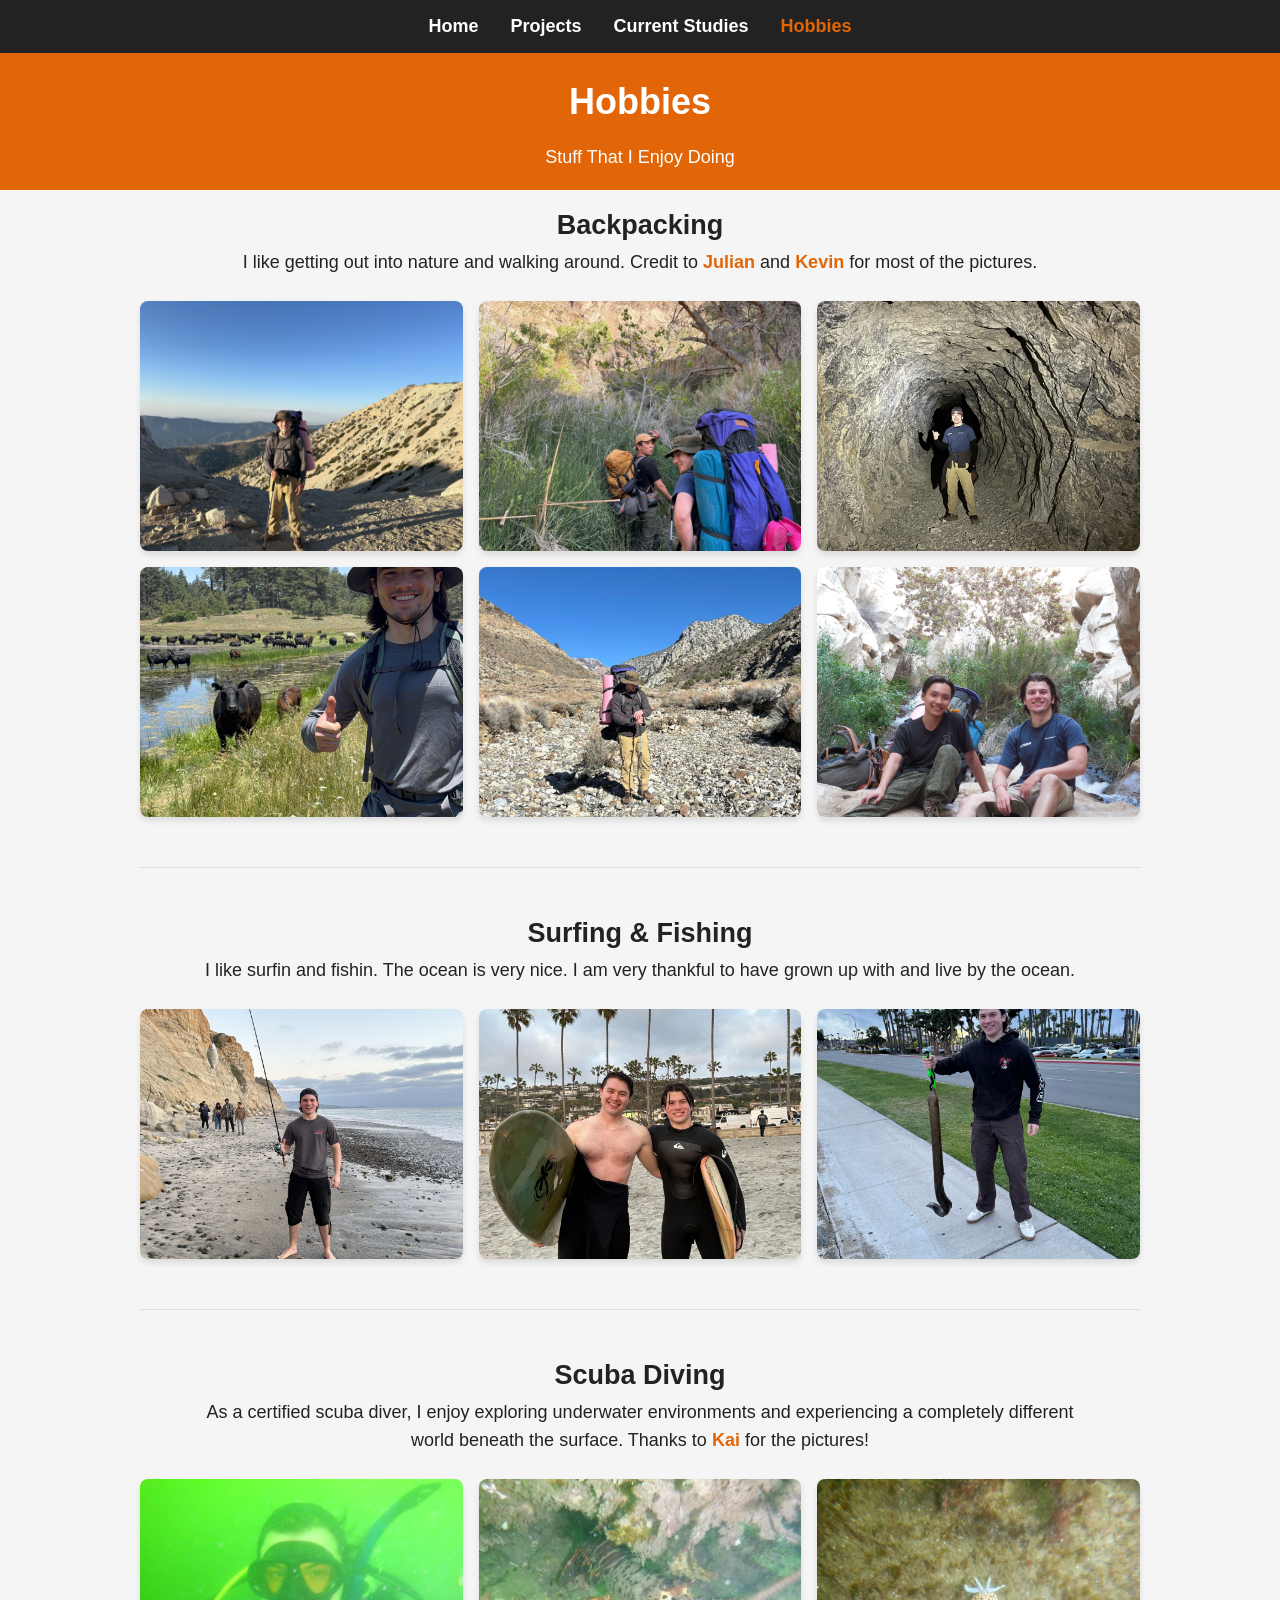
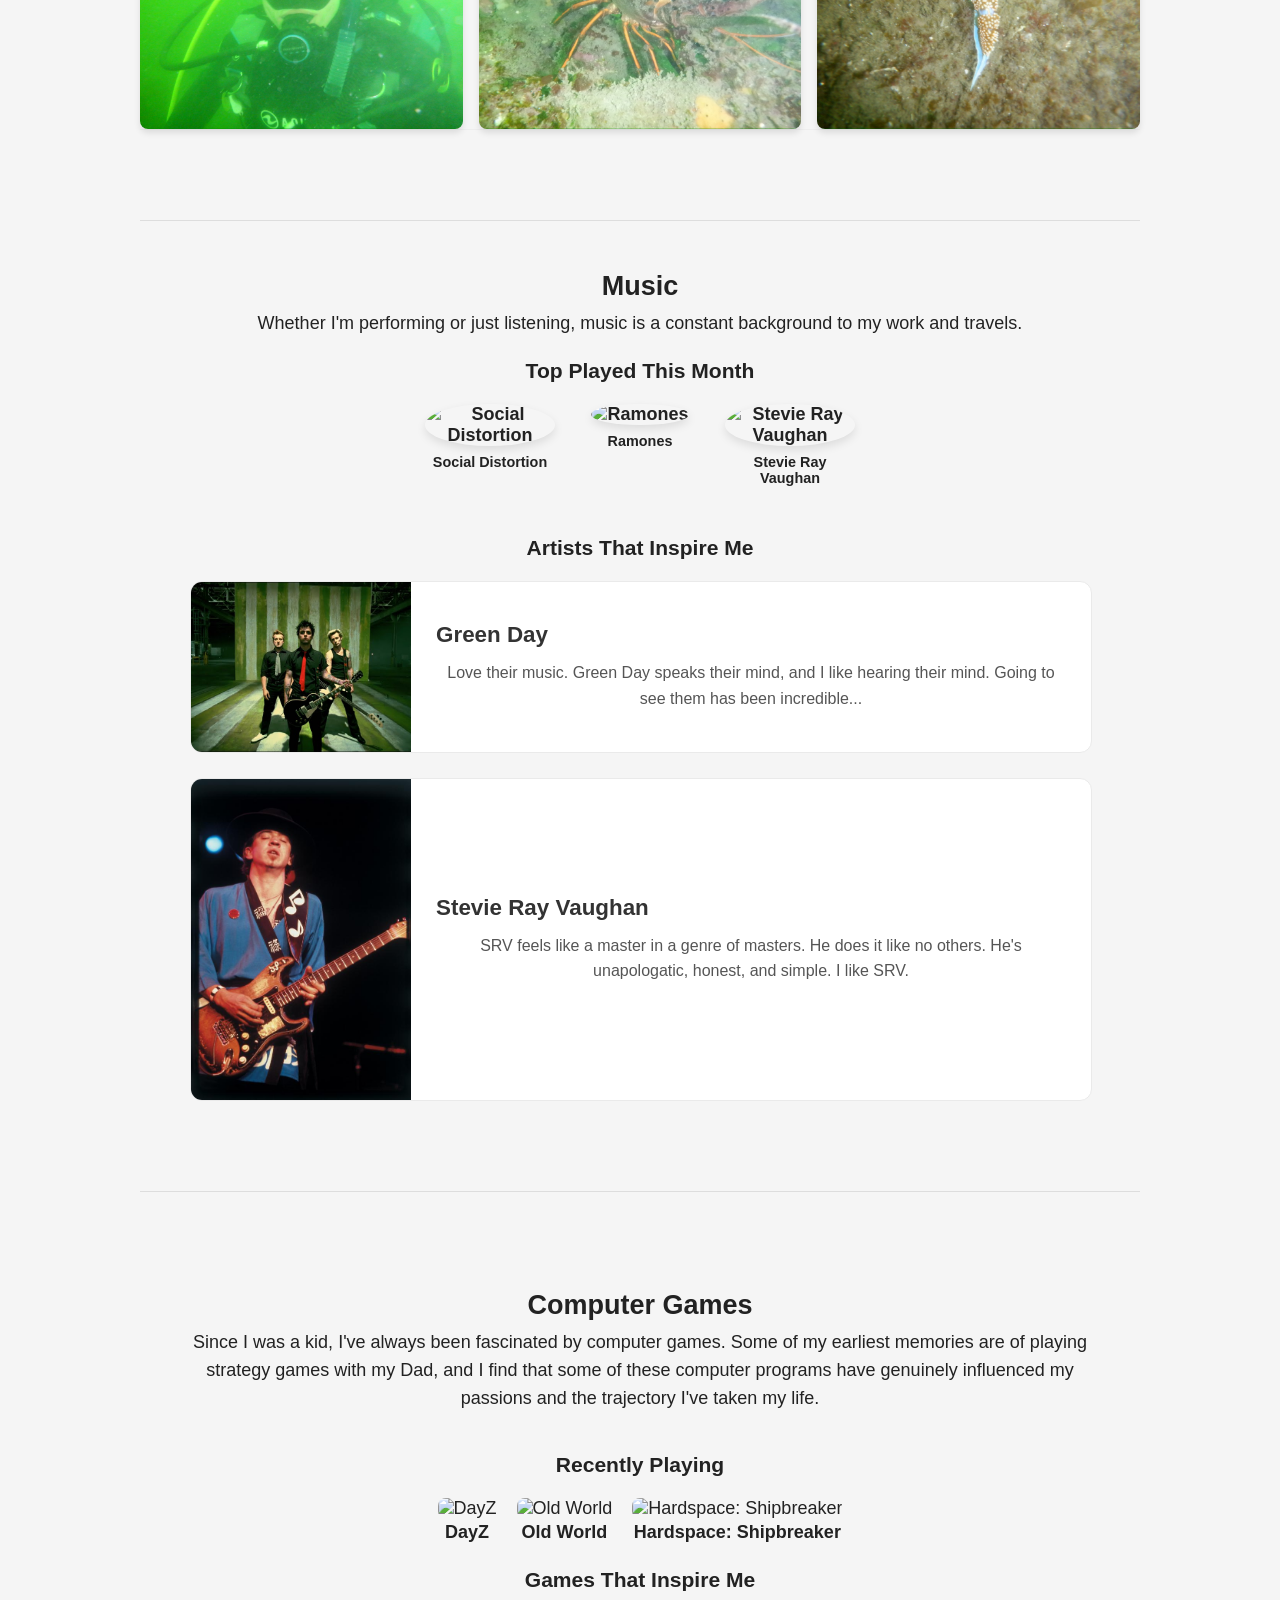
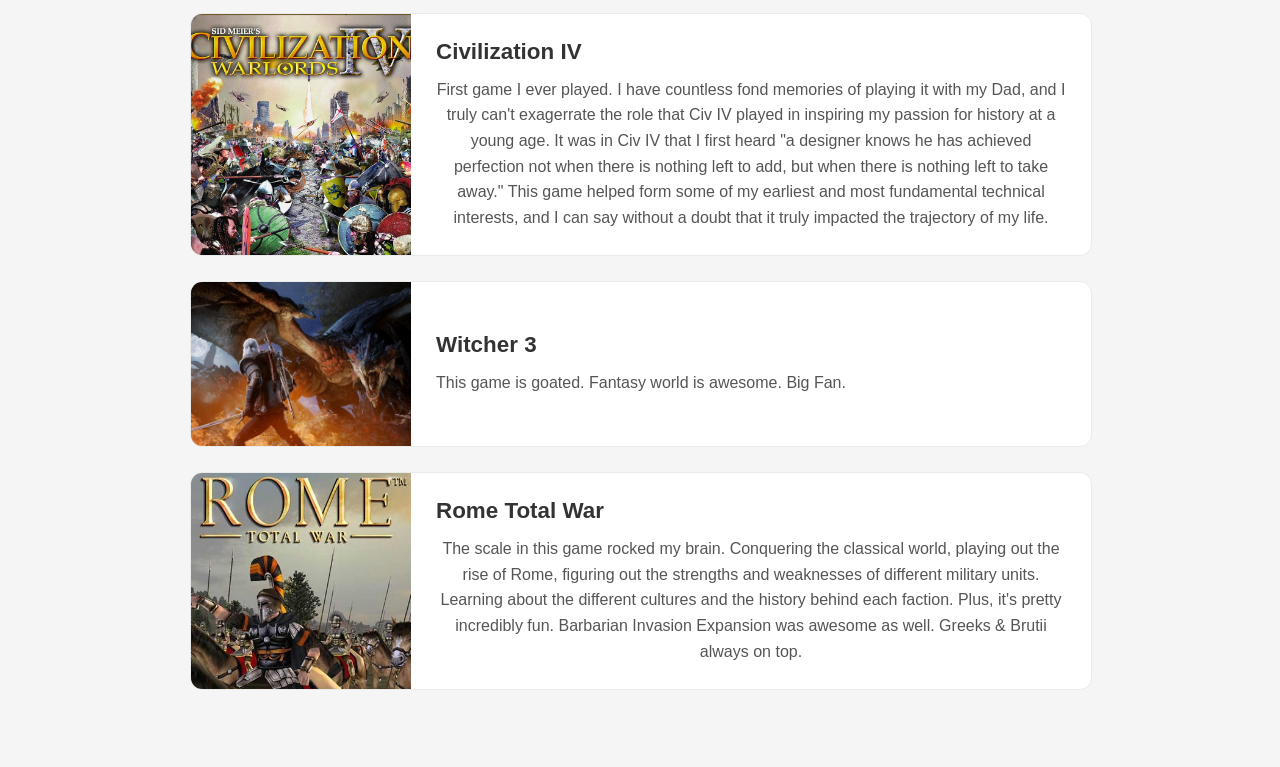
==== hobbies.html @ 6cf05fca "backpacking" ====
<!DOCTYPE html>
<html lang="en">
<head>
    <meta charset="UTF-8">
    <meta name="viewport" content="width=device-width, initial-scale=1.0">
    <title>Hobbies</title>
    <link rel="stylesheet" href="style.css">
</head>
<body>

<nav>
    <ul>
        <li><a href="index.html">Home</a></li>
        <li><a href="projects.html">Projects</a></li>
        <li><a href="studies.html">Current Studies</a></li>
        <li><a href="hobbies.html" class="active">Hobbies</a></li>
    </ul>
</nav>

<header>
    <h1>Hobbies</h1>
    <p class="intro-text">
        Stuff That I Enjoy Doing
    </p>
</header>

<section>
    <h2>Backpacking</h2>
    <p>
        I like getting out into nature and walking around. Credit to 
        <a href="https://www.linkedin.com/in/julian-cheng-1037b3216/" target="_blank" rel="noopener noreferrer">Julian</a> and 
        <a href="https://www.linkedin.com/in/knpham/" target="_blank" rel="noopener noreferrer">Kevin</a> 
        for most of the pictures.
    </p>
    
    <div class="media-gallery" style="margin-bottom: 40px;"> 
        <img src="media/backpacking-1.png" alt="Backpacking on the trail" class="lightbox-trigger">
        <img src="media/backpacking-2.jpg" alt="Campsite view" class="lightbox-trigger">
        <img src="media/backpacking-3.jpg" alt="Mountain landscape" class="lightbox-trigger">
        <img src="media/backpacking-4.jpg" alt="Hiking with gear" class="lightbox-trigger">
        <img src="media/backpacking-5.jpg" alt="Morning coffee outdoors" class="lightbox-trigger">
        <img src="media/backpacking-6.jpg" alt="Scenic overlook" class="lightbox-trigger">
    </div>

    <hr class="section-divider">

    <h2>Surfing & Fishing</h2>
    
    <p>
        I like surfin and fishin. The ocean is very nice. I am very thankful to have grown up with and live by the ocean.
    </p>
    
    <div class="media-gallery" style="margin-bottom: 40px;"> <img src="media/surfing-fishing-1.jpg" alt="Surfing Action" class="lightbox-trigger">
        <img src="media/surfing-fishing-2.jpg" alt="Fishing on the Coast" class="lightbox-trigger">
        <img src="media/surfing-fishing-3.jpg" alt="Sunset on the water" class="lightbox-trigger">
    </div>

    <hr class="section-divider">

    <h2>Scuba Diving</h2>
    <p>
        As a certified scuba diver, I enjoy exploring underwater environments and experiencing a completely
        different world beneath the surface. Thanks to <a href="https://kai-sims.github.io/index.html" target="_blank" rel="noopener noreferrer">Kai</a> for the pictures!
    </p>
    
    <div class="media-gallery">
        <img src="media/scuba1.png" alt="Scuba Diving 1" class="lightbox-trigger">
        <img src="media/scuba2.png" alt="Scuba Diving 2" class="lightbox-trigger">
        <img src="media/scuba3.png" alt="Scuba Diving 3" class="lightbox-trigger">
    </div>



<section id="music-hobby">
    <div class="music-header">
        <hr class="section-divider">
        <h2>Music</h2>
        <p>Whether I'm performing or just listening, music is a constant background to my work and travels.</p>
    </div>

    <div class="music-container">
        <div class="spotify-rotation">
            <h3>Top Played This Month</h3>
            <div id="spotify-artist-list" class="spotify-flex">
                <p class="loading-msg">Tuning the radio...</p>
            </div>
        </div>

        <div class="impactful-artists-section" style="margin-top: 50px;">
            <h3>Artists That Inspire Me</h3>
            <div class="favorites-grid">
                
                <div class="impact-card">
                    <div class="game-image-container">
                        <img src="media/artist-impact-1.jpg" alt="Jazz Artist" class="game-card-img">
                    </div>
                    <div class="game-details">
                        <h4>Green Day</h4>
                        <p>Love their music. Green Day speaks their mind, and I like hearing their mind. Going to see them has been incredible...
                        </p>
                    </div>
                </div>

                <div class="impact-card">
                    <div class="game-image-container">
                        <img src="media/artist-impact-2.jpg" alt="Punk Rock" class="game-card-img">
                    </div>
                    <div class="game-details">
                        <h4>Stevie Ray Vaughan</h4>
                        <p>SRV feels like a master in a genre of masters. He does it like no others. He's unapologatic, honest, and simple. I like SRV.
                        </p>
                    </div>
                </div>

            </div>
        </div>
    </div>
</section>

        <hr class="section-divider">
<section id="gaming-hobby">
    <div class="gaming-header">
        <h2>Computer Games</h2>
        <p>Since I was a kid, I've always been fascinated by computer games. Some of my earliest memories are of playing strategy games with my Dad, and I find that some of these computer programs have genuinely influenced my passions and the trajectory I've taken my life.</p>
    </div>

    <div class="gaming-container">
        <div class="steam-rotation">
            <h3>Recently Playing</h3>
            <div id="game-list">
                </div>
        </div>


        <div class="impactful-games-section">
            <h3>Games That Inspire Me</h3>
            <div class="favorites-grid">
                
                <div class="impact-card">
                    <div class="game-image-container">
                        <img src="media/game-impact-1.jpg" alt="Game Title One" class="game-card-img">
                    </div>
                    <div class="game-details">
                        <h4>Civilization IV</h4>
                        <p>First game I ever played. I have countless fond memories of playing it with my Dad, and I truly can't exagerrate the role that Civ IV played in inspiring my passion for history at a young age. It was in Civ IV that 
                            I first heard "a designer knows he has achieved perfection not when there is nothing left to add, but when there is nothing left to take away." This game helped form some
                            of my earliest and most fundamental technical interests, and I can say without a doubt that it truly impacted the trajectory of my life.
                        </p>
                    </div>
                </div>

                <div class="impact-card">
                    <div class="game-image-container">
                        <img src="media/game-impact-2.jpg" alt="Game Title Two" class="game-card-img">
                    </div>
                    <div class="game-details">
                        <h4>Witcher 3</h4>
                        <p>This game is goated. Fantasy world is awesome. Big Fan.</p>
                    </div>
                </div>

                <div class="impact-card">
                    <div class="game-image-container">
                        <img src="media/game-impact-3.jpg" alt="Game Title Three" class="game-card-img">
                    </div>
                    <div class="game-details">
                        <h4>Rome Total War</h4>
                        <p>The scale in this game rocked my brain. Conquering the classical world, playing out the rise of Rome, figuring out the strengths and weaknesses of different military units. Learning about the different cultures
                            and the history behind each faction. Plus, it's pretty incredibly fun. Barbarian Invasion Expansion was awesome as well. Greeks & Brutii always on top.
                        </p>
                    </div>
                </div>

                        </p>
                    </div>
                </div>

            </div>
        </div>
    </div>
</section>

<div id="mediaModal" class="modal">
  <span class="close-modal">&times;</span>
  <div id="modalContentWrapper"></div>
</div>
<script>
async function loadHobbySpotifyData() {
    try {
        // Pointing to the JSON file in your root directory
        const response = await fetch('./spotify_data.json');
        const artists = await response.json();
        
        const listContainer = document.getElementById('spotify-artist-list');
        listContainer.innerHTML = ''; // Clear the loading message

        // Take the top 3 artists
        const topThree = artists.slice(0, 3);

        topThree.forEach(artist => {
            const artistLink = document.createElement('a');
            artistLink.href = artist.url;
            artistLink.target = "_blank";
            artistLink.className = 'artist-item';

            artistLink.innerHTML = `
                <img src="${artist.image}" alt="${artist.name}">
                <span>${artist.name}</span>
            `;

            listContainer.appendChild(artistLink);
        });
    } catch (error) {
        console.error("Error loading music data:", error);
        document.getElementById('spotify-artist-list').innerHTML = "<p>Unable to load top artists right now.</p>";
    }
}

// Run when the hobbies page loads
document.addEventListener('DOMContentLoaded', loadHobbySpotifyData);
</script>


<script>
    // Steam Tracker Logic
    fetch('./recently_played.json')
      .then(response => response.json())
      .then(data => {
        const container = document.getElementById('game-list');
        data.forEach(game => {
          container.innerHTML += `
            <div class="game-card">
              <img src="${game.image}" alt="${game.name}" width="200" style="border-radius: 8px;">
              <p><strong>${game.name}</strong></p> 
            </div>
          `;
        });
      });

    // Lightbox Logic (Copied from projects.html so the scuba images can pop out)
    document.addEventListener('DOMContentLoaded', () => {
      const modal = document.getElementById('mediaModal');
      const modalWrapper = document.getElementById('modalContentWrapper');
      const closeBtn = document.querySelector('.close-modal');
      const triggers = document.querySelectorAll('.lightbox-trigger');

      triggers.forEach(trigger => {
        trigger.addEventListener('click', function() {
          modalWrapper.innerHTML = ''; 
          const elementClone = this.cloneNode(true);
          elementClone.classList.remove('lightbox-trigger');
          modalWrapper.appendChild(elementClone);
          modal.classList.add('show');
        });
      });

      const closeModal = () => {
        modal.classList.remove('show');
        setTimeout(() => { modalWrapper.innerHTML = ''; }, 300); 
      };

      closeBtn.addEventListener('click', closeModal);
      modal.addEventListener('click', (e) => { if (e.target === modal) closeModal(); });
      document.addEventListener('keydown', (e) => { if (e.key === 'Escape') closeModal(); });
    });
</script>

</body>
</html>
---- style.css ----
body {
    font-family: 'Inter', -apple-system, BlinkMacSystemFont, "Segoe UI", Roboto, sans-serif;
  
    font-size: 18px;

    margin: 0;
    background: #f5f5f5;
    color: #222;
}



header {
    background: #e26608;
    color: white;
    padding: .25rem;
    text-align: center;
}

section {
    /* 1rem for Top/Bottom, 2rem for Left/Right */
    padding: .75rem 2rem; 
    max-width: 1000px;
    margin: auto;
}
section h1, section h2 {
    text-align: center;
    margin-bottom: 0.5rem; /* This pulls the paragraph up toward the heading */
    margin-top: 0.5rem;    /* Optional: Controls the space above the heading */
}

section p {
    text-align: center;
    line-height: 1.55;
    max-width: 900px;
    margin: 0 auto;
}

/* Links */
section a {
    color: #e26608; /* LinkedIn Blue */
    text-decoration: none; /* Removes the default underline */
    font-weight: bold;
    transition: color 0.2s ease;
}

section a:hover {
    color: #c05707; /* Darkens slightly when you hover over it */
    text-decoration: underline; /* Adds the underline back on hover for clarity */
}

nav {
    background: #222;
    padding: 1rem;
}

nav ul {
    list-style: none;
    display: flex;
    justify-content: center;
    gap: 2rem;
    margin: 0;
    padding: 0;
}

nav a {
    color: white;
    text-decoration: none;
    font-weight: bold;
    transition: all 0.3s ease;
}

/* The Hover Effect: Keeps the Glow */
nav a:hover {
    color: #e26608;
    text-shadow: 0 0 10px #e26608, 0 0 20px #e26608;
    text-decoration: none;
}

/* The Active State: Solid Color, No Glow */
nav a.active {
    color: #e26608;
    text-shadow: none; /* This ensures the glow is removed */
}

.profile-pic {
    width: 225px;
    height: 300px;
    object-fit: cover;
    border-radius: 20px;
    display: block;
    border: 3px solid #222;

    /* THE SYMMETRY SETTINGS: */
    /* Top: 0.75rem margin + 0.75rem section padding = 1.5rem */
    /* Bottom: 1.5rem margin collapses with 0.5rem h2 margin = 1.5rem */
    margin: 1rem auto 1.5rem auto; 
}

.pdf-links {
    display: flex;
    justify-content: center;
    gap: 2rem;
    margin-top: 1.25rem;
    margin-bottom: 1.25rem;
}

.pdf-button {
    display: inline-block;
    padding: 0.8rem 1.6rem;
    background: #222;
    color: white;
    text-decoration: none;
    border-radius: 10px;
    font-weight: bold;
    border: 2px solid #222;
    box-shadow: 0 4px 10px rgba(0,0,0,0.15);
    transition: all 0.2s ease;
}

.pdf-button:hover {
    background: #e26608;
    transform: translateY(-2px);
}

/* =========================================
   PROJECTS PAGE LAYOUT
   ========================================= */


/* Centered Layout for the overall projects section */
.projects-container {
  display: block; /* Removed flex */
}

/* Project Content Area - Centered */
.projects-content {
  max-width: 900px; /* Constrains the width */
  margin: 0 auto; /* Centers the div horizontally */
  padding: 2rem 1rem;
}

.project-module {
  margin-bottom: 6rem; /* Extra breathing room between sections */
}

/* --- Pop-Out Menu Styles --- */
.legend-toggle {
  position: fixed;
  top: 80px; /* Adjust this so it sits below your main navbar */
  left: 20px;
  background-color: #222;
  color: white;
  border: none;
  padding: 10px 15px;
  border-radius: 5px;
  cursor: pointer;
  z-index: 900;
  font-size: 16px;
  box-shadow: 0 4px 6px rgba(0,0,0,0.2);
  transition: background-color 0.3s;
}

.legend-toggle:hover {
  background-color: #222;
}

.projects-legend-drawer {
  position: fixed;
  top: 0;
  left: -300px; /* Hidden off-screen by default */
  width: 250px;
  height: 100vh;
  background: #f4f4f4;
  padding: 2rem;
  box-shadow: 4px 0 10px rgba(0,0,0,0.1);
  transition: left 0.3s ease-in-out;
  z-index: 999;
  overflow-y: auto;
}

/* Class added by JavaScript to slide the menu in */
.projects-legend-drawer.open {
  left: 0; 
}

.close-legend {
  background: none;
  border: none;
  font-size: 30px;
  position: absolute;
  top: 10px;
  right: 15px;
  cursor: pointer;
  color: #222;
}

.projects-legend-drawer ul {
  list-style: none;
  padding: 0;
  margin-top: 2rem;
}

.projects-legend-drawer a {
  text-decoration: none;
  color: #222;
  display: block;
  padding: 10px 15px;
  margin-bottom: 5px;
  border-radius: 4px;
  transition: all 0.3s;
  border-left: 4px solid transparent; /* Prep for the active glow indicator */
}

/* The Hover and Active "Glow" State */
.projects-legend-drawer a:hover,
.projects-legend-drawer a.active {
  color: #ff9800; /* Subtle orange text */
  background-color: rgba(255, 152, 0, 0.1); /* Very light orange background */
  border-left: 4px solid #ff9800; /* Orange bar on the left */
  text-shadow: 0 0 8px rgba(255, 152, 0, 0.4); /* The glowing effect */
}

/* Responsive Media Grid */
.media-gallery {
  display: grid;
  grid-template-columns: repeat(auto-fit, minmax(250px, 1fr));
  gap: 1rem;
  margin-top: 1.5rem;
}

/* Uniform sizing and cropping for the grid */
.media-gallery img,
.media-gallery video {
  width: 100%;
  height: 250px;
  object-fit: cover;
  border-radius: 8px;
  box-shadow: 0 4px 6px rgba(0,0,0,0.1);
  cursor: pointer; /* Changes mouse to a pointer to indicate it's clickable */
  transition: transform 0.2s ease; /* Subtle hover effect */
}

.media-gallery img:hover,
.media-gallery video:hover {
  transform: scale(1.02); /* Slight zoom on hover to show interactivity */
}

/* --- Lightbox Modal Styles --- */
.modal {
  display: none; /* Hidden by default */
  position: fixed;
  z-index: 1000; /* Ensures it sits on top of everything */
  left: 0;
  top: 0;
  width: 100%;
  height: 100%;
  background-color: rgba(0, 0, 0, 0.85); /* Semi-transparent black background */
  opacity: 0;
  transition: opacity 0.3s ease; /* Smooth fade in */
}

.modal.show {
  display: flex;
  justify-content: center;
  align-items: center;
  opacity: 1;
}

#modalContentWrapper {
  max-width: 90%;
  max-height: 90%;
}

/* Styling the media inside the pop-out */
#modalContentWrapper img,
#modalContentWrapper video {
  max-width: 100%;
  max-height: 90vh;
  border-radius: 4px;
  box-shadow: 0 8px 16px rgba(0,0,0,0.5);
}

.close-modal {
  position: absolute;
  top: 20px;
  right: 35px;
  color: #f1f1f1;
  font-size: 40px;
  font-weight: bold;
  cursor: pointer;
  z-index: 1001;
}

.close-modal:hover,
.close-modal:focus {
  color: #bbb;
  text-decoration: none;
  cursor: pointer;
}



/* =========================================
   CURRENT STUDIES PAGE LAYOUT
   ========================================= */

.section-divider {
    border: 0;
    height: 1px;
    background: #ccc;
    margin: 50px 0;
}

/* --- Overrides for Studies Page --- */
/* This prevents your global section centering from breaking the new layouts */
.dynamic-section h2, 
.domain-content h2, 
.domain-block h3 {
    text-align: left;
}

.study-log p, 
.domain-block p {
    text-align: left;
    max-width: none;
    margin: 0 0 1rem 0;
}

/* --- Subsection 1: Recent Interests --- */
.study-log {
    background: #fff;
    border-left: 4px solid #111;
    padding: 20px;
    margin-bottom: 20px;
    border-radius: 4px;
    box-shadow: 0 2px 5px rgba(0,0,0,0.05);
}

.study-log .date {
    font-size: 0.85rem;
    color: #777;
    text-transform: uppercase;
    letter-spacing: 1px;
}

.study-log h3 {
    margin-top: 5px;
    margin-bottom: 10px;
}

/* --- Subsection 2: Long-Term Interests --- */
.static-section {
    display: flex;
    align-items: flex-start;
    gap: 40px;
}

/* The Sticky Legend */
.legend-nav {
    flex: 0 0 200px;
    position: sticky;
    top: 20px;
    background: #fff;
    padding: 20px;
    border-radius: 8px;
    box-shadow: 0 2px 5px rgba(0,0,0,0.05);
}

.legend-nav h3 {
    margin-top: 0;
    font-size: 1.1rem;
    border-bottom: 2px solid #222;
    padding-bottom: 5px;
}

.legend-nav ul {
    list-style: none;
    padding: 0;
    margin: 0;
}

.legend-nav li {
    margin-bottom: 10px;
}

.legend-nav a {
    text-decoration: none;
    color: #222;
}

.legend-nav a:hover {
    color: #222;
    text-decoration: underline;
}

/* The Domain Content */
.domain-content {
    flex: 1; 
}

.domain-content h2 {
    margin-top: 0;
}

.domain-block {
    margin-bottom: 40px;
}

.domain-block h3 {
    border-bottom: 1px solid #ccc;
    padding-bottom: 5px;
}

/* Responsive design for smaller screens */
@media (max-width: 768px) {
    .static-section {
        flex-direction: column;
    }
    
    .legend-nav {
        position: static;
        width: 100%;
        box-sizing: border-box;
    }
}

/* =========================================
   Hobbies Page Layout
   ========================================= */
#music-hobby {
    padding: 40px 0;
    border-top: 1px solid #eee;
}

.music-container {
    display: block; /* Removes the 1fr/2fr grid split */
    width: 100%;    /* Ensures it spans the whole page width */
    margin: 0 auto;
    text-align: center;
}

@media (max-width: 768px) {
    .music-container {
        grid-template-columns: 1fr; /* Stacks on mobile */
    }
}

/* Ensure the flexbox inside also knows to stay centered */
.spotify-flex {
    display: flex;
    justify-content: center; 
    gap: 20px;
    flex-wrap: wrap;
    margin-top: 20px;
}

/* 2. Center the "Top Played" header */
#music-hobby h2 {
    text-align: center;
    width: 100%;
}

.artist-item {
    text-align: center;
    width: 130px;
    text-decoration: none;
    color: inherit;
    transition: 0.3s ease;
}

.artist-item:hover {
    transform: scale(1.05);
}

.artist-item img {
    width: 100%;
    aspect-ratio: 1/1;
    border-radius: 50%;
    object-fit: cover;
    box-shadow: 0 4px 10px rgba(0,0,0,0.1);
    margin-bottom: 8px;
}

.artist-item span {
    font-size: 0.9rem;
    font-weight: 600;
    display: block;
}


/* --- Gaming Section Container --- */
#gaming-hobby {
    padding: 40px 0;
}

.gaming-header {
    margin-bottom: 30px;
}

/* --- Steam Section (Centering Logic) --- */
.steam-rotation {
    text-align: center;
    margin-top: 40px;
}

#game-list {
    display: flex;
    justify-content: center; 
    flex-wrap: wrap; 
    gap: 20px;
    margin-top: 20px;
}

/* --- Impactful Games Section (Single Entry Per Line) --- */
.section-divider {
    border: 0;
    height: 1px;
    background: #ddd;
    margin: 50px 0;
}

.impactful-games-section h3 {
    text-align: center;
}

.favorites-grid {
    display: flex;
    flex-direction: column; /* Forces one card per line */
    gap: 25px; /* Space between each game row */
    max-width: 900px; /* Optional: keeps the text from stretching too wide on huge monitors */
    margin: 0 auto; /* Centers the list if you use a max-width */
}

.impact-card {
    display: flex;
    background: #ffffff;
    border: 1px solid #eaeaea;
    border-radius: 12px;
    overflow: hidden;
    width: 100%; /* Ensures it fills the container */
    transition: transform 0.2s ease, box-shadow 0.2s ease;
}

.impact-card:hover {
    transform: translateX(5px); /* Subtle shift to the right instead of lifting */
    box-shadow: 0 10px 20px rgba(0,0,0,0.05);
}

.game-image-container {
    width: 220px; /* Increased width to give the image more presence */
    min-width: 220px;
}

.game-card-img {
    width: 100%;
    height: 100%;
    object-fit: cover;
}

.game-details {
    padding: 25px;
    text-align: left;
    display: flex;
    flex-direction: column;
    justify-content: center; /* Vertically centers the text next to the image */
}

.game-details h4 {
    margin: 0 0 12px 0;
    font-size: 1.4rem; /* Slightly larger title */
    color: #333;
}

.game-details p {
    font-size: 1rem;
    color: #555;
    line-height: 1.6;
    margin: 0;
}

/* --- Mobile Responsiveness --- */
@media (max-width: 768px) {
    .impact-card {
        flex-direction: column; /* Image on top of text on mobile */
    }
    
    .game-image-container {
        width: 100%;
        height: 200px;
        min-width: 100%;
    }

    .game-details {
        padding: 20px;
    }
}
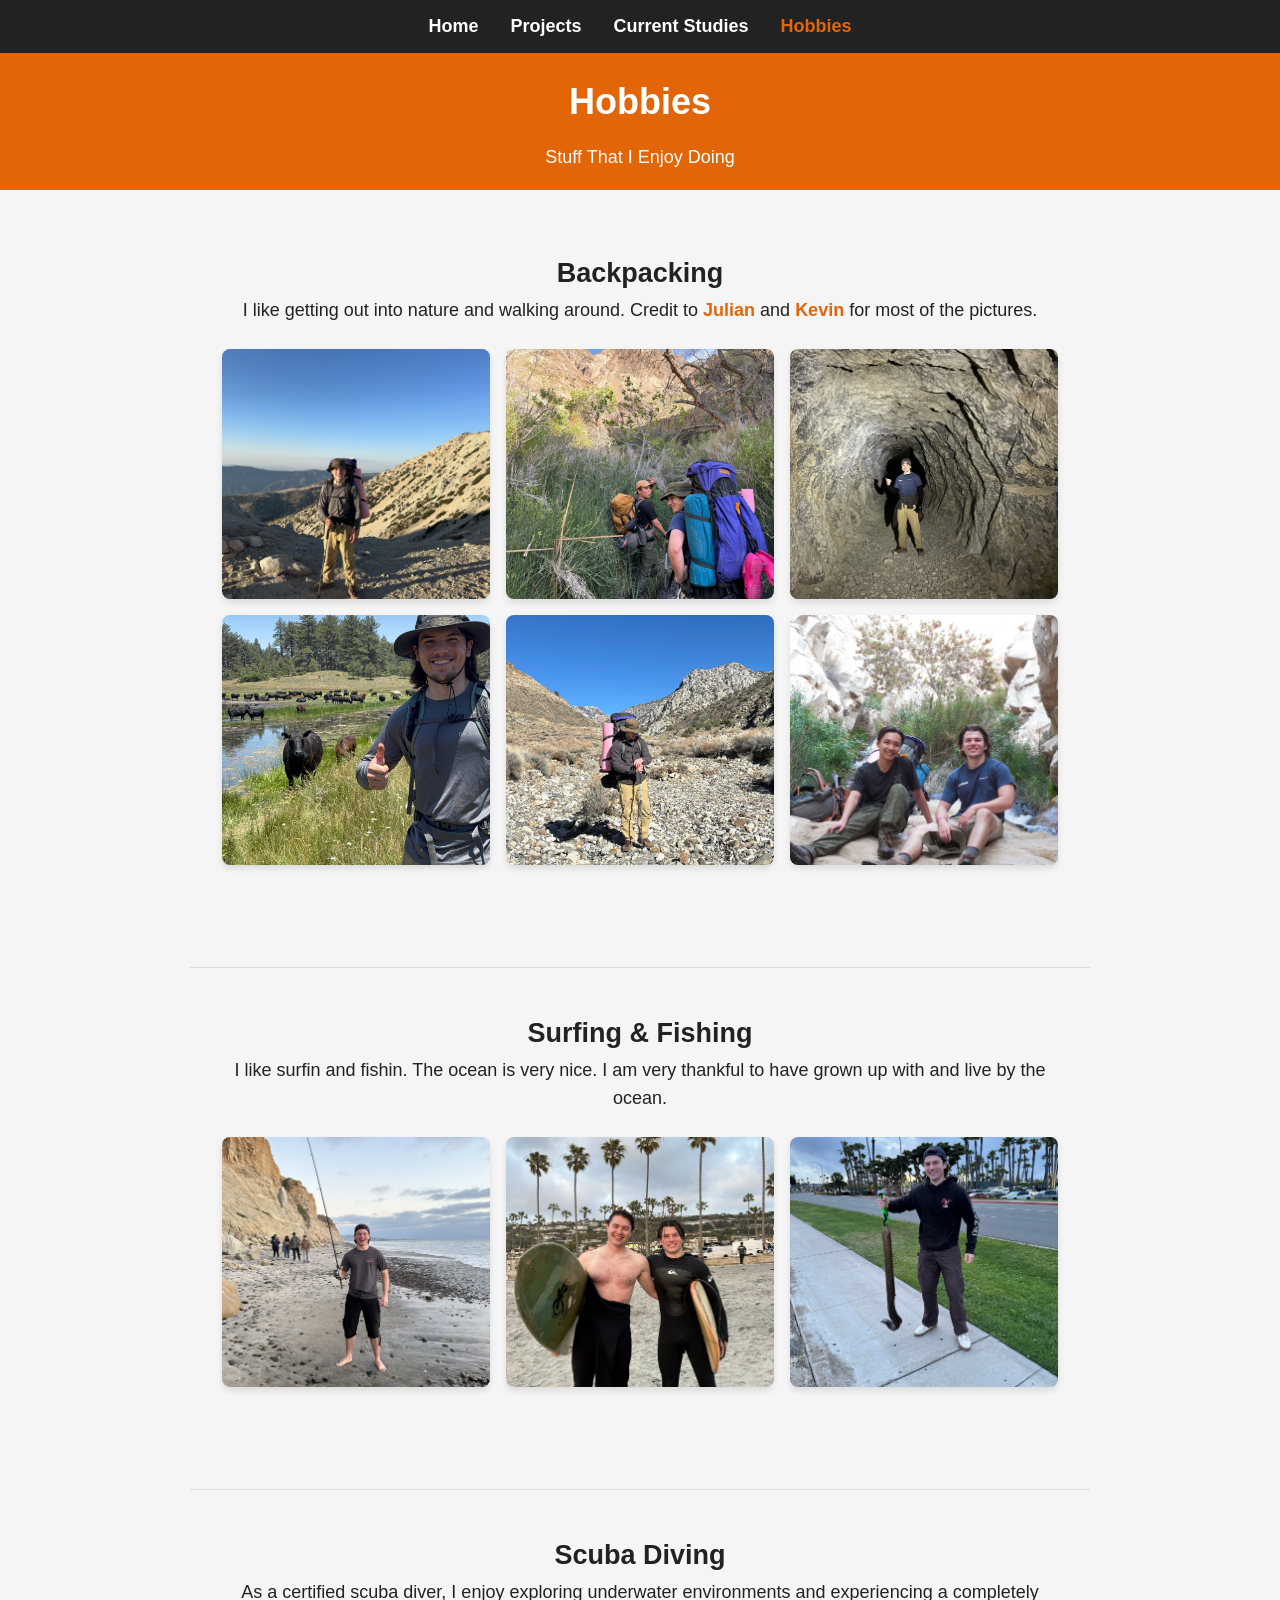
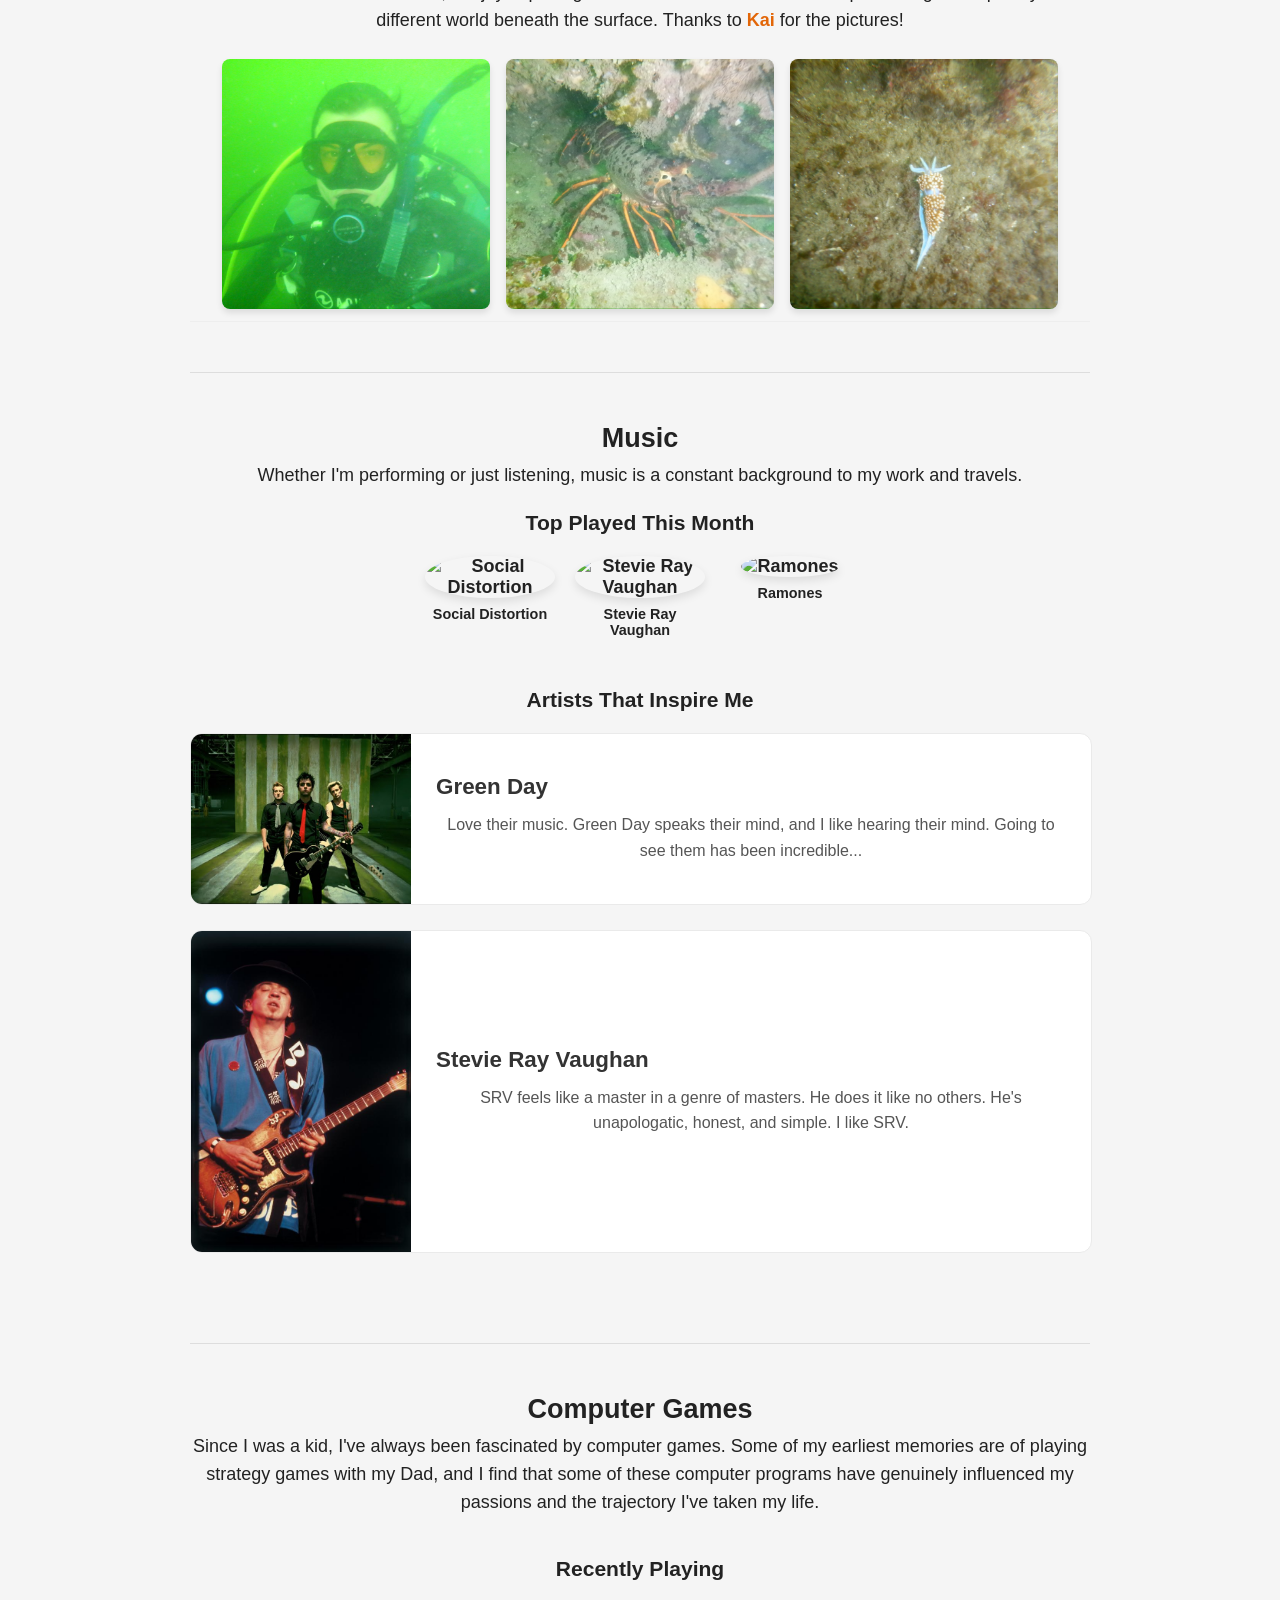
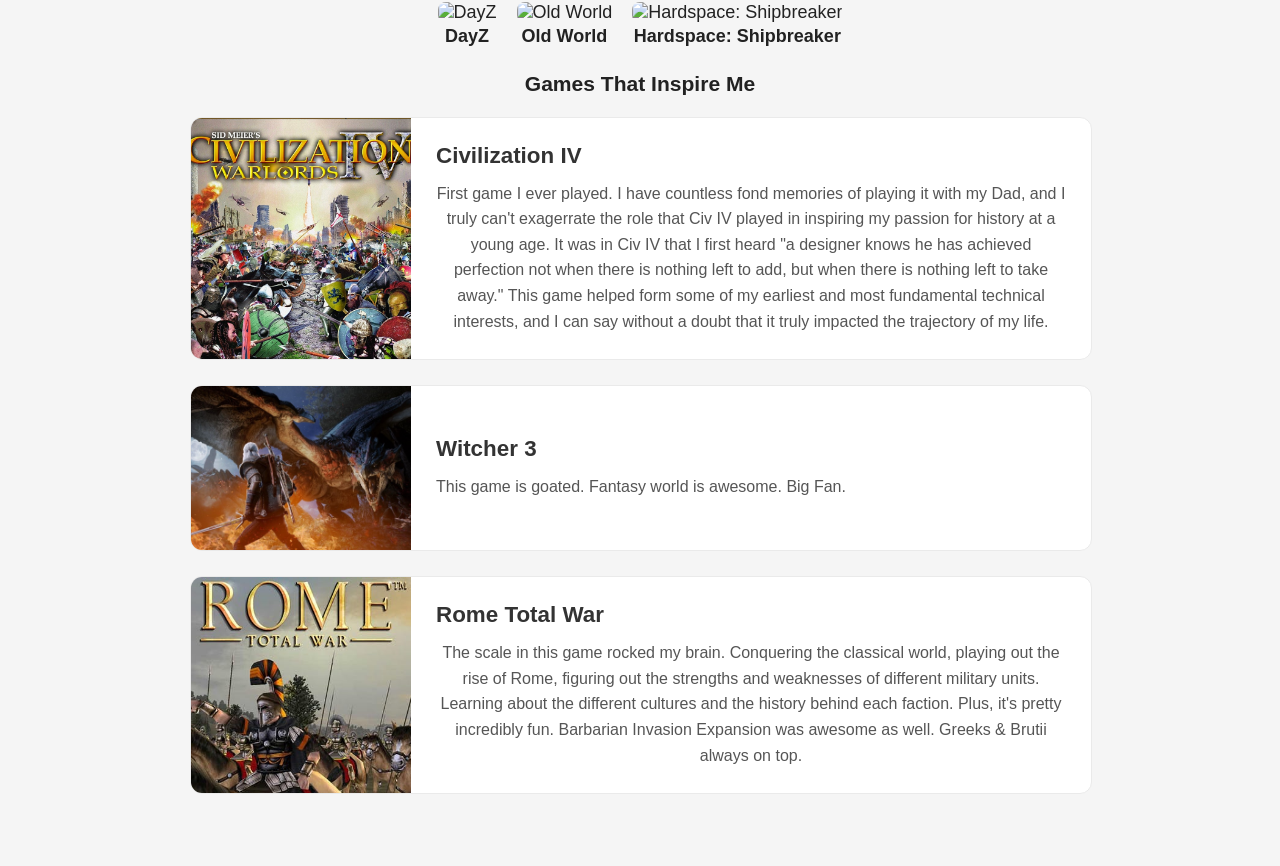
==== commit db7a96cf: "big current studies page update" ====
--- a/hobbies.html
+++ b/hobbies.html
@@ -5,6 +5,14 @@
     <meta name="viewport" content="width=device-width, initial-scale=1.0">
     <title>Hobbies</title>
     <link rel="stylesheet" href="style.css">
+    <style>
+        /* Spacing fix to match the Projects page. 
+           You can move this rule to your style.css file if you prefer! */
+        .hobbies-container {
+            margin-top: 40px;
+            padding-top: 20px;
+        }
+    </style>
 </head>
 <body>
 
@@ -24,166 +32,163 @@
     </p>
 </header>
 
-<section>
-    <h2>Backpacking</h2>
-    <p>
-        I like getting out into nature and walking around. Credit to 
-        <a href="https://www.linkedin.com/in/julian-cheng-1037b3216/" target="_blank" rel="noopener noreferrer">Julian</a> and 
-        <a href="https://www.linkedin.com/in/knpham/" target="_blank" rel="noopener noreferrer">Kevin</a> 
-        for most of the pictures.
-    </p>
-    
-    <div class="media-gallery" style="margin-bottom: 40px;"> 
-        <img src="media/backpacking-1.png" alt="Backpacking on the trail" class="lightbox-trigger">
-        <img src="media/backpacking-2.jpg" alt="Campsite view" class="lightbox-trigger">
-        <img src="media/backpacking-3.jpg" alt="Mountain landscape" class="lightbox-trigger">
-        <img src="media/backpacking-4.jpg" alt="Hiking with gear" class="lightbox-trigger">
-        <img src="media/backpacking-5.jpg" alt="Morning coffee outdoors" class="lightbox-trigger">
-        <img src="media/backpacking-6.jpg" alt="Scenic overlook" class="lightbox-trigger">
-    </div>
+<div class="hobbies-container">
+
+    <section>
+        <h2>Backpacking</h2>
+        <p>
+            I like getting out into nature and walking around. Credit to 
+            <a href="https://www.linkedin.com/in/julian-cheng-1037b3216/" target="_blank" rel="noopener noreferrer">Julian</a> and 
+            <a href="https://www.linkedin.com/in/knpham/" target="_blank" rel="noopener noreferrer">Kevin</a> 
+            for most of the pictures.
+        </p>
+        
+        <div class="media-gallery" style="margin-bottom: 40px;"> 
+            <img src="media/backpacking-1.png" alt="Backpacking on the trail" class="lightbox-trigger">
+            <img src="media/backpacking-2.jpg" alt="Campsite view" class="lightbox-trigger">
+            <img src="media/backpacking-3.jpg" alt="Mountain landscape" class="lightbox-trigger">
+            <img src="media/backpacking-4.jpg" alt="Hiking with gear" class="lightbox-trigger">
+            <img src="media/backpacking-5.jpg" alt="Morning coffee outdoors" class="lightbox-trigger">
+            <img src="media/backpacking-6.jpg" alt="Scenic overlook" class="lightbox-trigger">
+        </div>
+    </section>
 
     <hr class="section-divider">
 
-    <h2>Surfing & Fishing</h2>
-    
-    <p>
-        I like surfin and fishin. The ocean is very nice. I am very thankful to have grown up with and live by the ocean.
-    </p>
-    
-    <div class="media-gallery" style="margin-bottom: 40px;"> <img src="media/surfing-fishing-1.jpg" alt="Surfing Action" class="lightbox-trigger">
-        <img src="media/surfing-fishing-2.jpg" alt="Fishing on the Coast" class="lightbox-trigger">
-        <img src="media/surfing-fishing-3.jpg" alt="Sunset on the water" class="lightbox-trigger">
-    </div>
+    <section>
+        <h2>Surfing & Fishing</h2>
+        <p>
+            I like surfin and fishin. The ocean is very nice. I am very thankful to have grown up with and live by the ocean.
+        </p>
+        
+        <div class="media-gallery" style="margin-bottom: 40px;"> 
+            <img src="media/surfing-fishing-1.jpg" alt="Surfing Action" class="lightbox-trigger">
+            <img src="media/surfing-fishing-2.jpg" alt="Fishing on the Coast" class="lightbox-trigger">
+            <img src="media/surfing-fishing-3.jpg" alt="Sunset on the water" class="lightbox-trigger">
+        </div>
+    </section>
 
     <hr class="section-divider">
 
-    <h2>Scuba Diving</h2>
-    <p>
-        As a certified scuba diver, I enjoy exploring underwater environments and experiencing a completely
-        different world beneath the surface. Thanks to <a href="https://kai-sims.github.io/index.html" target="_blank" rel="noopener noreferrer">Kai</a> for the pictures!
-    </p>
-    
-    <div class="media-gallery">
-        <img src="media/scuba1.png" alt="Scuba Diving 1" class="lightbox-trigger">
-        <img src="media/scuba2.png" alt="Scuba Diving 2" class="lightbox-trigger">
-        <img src="media/scuba3.png" alt="Scuba Diving 3" class="lightbox-trigger">
-    </div>
-
-
-
-<section id="music-hobby">
-    <div class="music-header">
-        <hr class="section-divider">
-        <h2>Music</h2>
-        <p>Whether I'm performing or just listening, music is a constant background to my work and travels.</p>
-    </div>
-
-    <div class="music-container">
-        <div class="spotify-rotation">
-            <h3>Top Played This Month</h3>
-            <div id="spotify-artist-list" class="spotify-flex">
-                <p class="loading-msg">Tuning the radio...</p>
-            </div>
-        </div>
-
-        <div class="impactful-artists-section" style="margin-top: 50px;">
-            <h3>Artists That Inspire Me</h3>
-            <div class="favorites-grid">
-                
-                <div class="impact-card">
-                    <div class="game-image-container">
-                        <img src="media/artist-impact-1.jpg" alt="Jazz Artist" class="game-card-img">
-                    </div>
-                    <div class="game-details">
-                        <h4>Green Day</h4>
-                        <p>Love their music. Green Day speaks their mind, and I like hearing their mind. Going to see them has been incredible...
-                        </p>
-                    </div>
-                </div>
-
-                <div class="impact-card">
-                    <div class="game-image-container">
-                        <img src="media/artist-impact-2.jpg" alt="Punk Rock" class="game-card-img">
-                    </div>
-                    <div class="game-details">
-                        <h4>Stevie Ray Vaughan</h4>
-                        <p>SRV feels like a master in a genre of masters. He does it like no others. He's unapologatic, honest, and simple. I like SRV.
-                        </p>
-                    </div>
-                </div>
-
-            </div>
-        </div>
-    </div>
-</section>
-
-        <hr class="section-divider">
-<section id="gaming-hobby">
-    <div class="gaming-header">
-        <h2>Computer Games</h2>
-        <p>Since I was a kid, I've always been fascinated by computer games. Some of my earliest memories are of playing strategy games with my Dad, and I find that some of these computer programs have genuinely influenced my passions and the trajectory I've taken my life.</p>
-    </div>
-
-    <div class="gaming-container">
-        <div class="steam-rotation">
-            <h3>Recently Playing</h3>
-            <div id="game-list">
-                </div>
-        </div>
-
-
-        <div class="impactful-games-section">
-            <h3>Games That Inspire Me</h3>
-            <div class="favorites-grid">
-                
-                <div class="impact-card">
-                    <div class="game-image-container">
-                        <img src="media/game-impact-1.jpg" alt="Game Title One" class="game-card-img">
-                    </div>
-                    <div class="game-details">
-                        <h4>Civilization IV</h4>
-                        <p>First game I ever played. I have countless fond memories of playing it with my Dad, and I truly can't exagerrate the role that Civ IV played in inspiring my passion for history at a young age. It was in Civ IV that 
-                            I first heard "a designer knows he has achieved perfection not when there is nothing left to add, but when there is nothing left to take away." This game helped form some
-                            of my earliest and most fundamental technical interests, and I can say without a doubt that it truly impacted the trajectory of my life.
-                        </p>
-                    </div>
-                </div>
-
-                <div class="impact-card">
-                    <div class="game-image-container">
-                        <img src="media/game-impact-2.jpg" alt="Game Title Two" class="game-card-img">
-                    </div>
-                    <div class="game-details">
-                        <h4>Witcher 3</h4>
-                        <p>This game is goated. Fantasy world is awesome. Big Fan.</p>
-                    </div>
-                </div>
-
-                <div class="impact-card">
-                    <div class="game-image-container">
-                        <img src="media/game-impact-3.jpg" alt="Game Title Three" class="game-card-img">
-                    </div>
-                    <div class="game-details">
-                        <h4>Rome Total War</h4>
-                        <p>The scale in this game rocked my brain. Conquering the classical world, playing out the rise of Rome, figuring out the strengths and weaknesses of different military units. Learning about the different cultures
-                            and the history behind each faction. Plus, it's pretty incredibly fun. Barbarian Invasion Expansion was awesome as well. Greeks & Brutii always on top.
-                        </p>
-                    </div>
-                </div>
-
-                        </p>
-                    </div>
-                </div>
-
-            </div>
-        </div>
-    </div>
-</section>
+    <section>
+        <h2>Scuba Diving</h2>
+        <p>
+            As a certified scuba diver, I enjoy exploring underwater environments and experiencing a completely
+            different world beneath the surface. Thanks to <a href="https://kai-sims.github.io/index.html" target="_blank" rel="noopener noreferrer">Kai</a> for the pictures!
+        </p>
+        
+        <div class="media-gallery">
+            <img src="media/scuba1.png" alt="Scuba Diving 1" class="lightbox-trigger">
+            <img src="media/scuba2.png" alt="Scuba Diving 2" class="lightbox-trigger">
+            <img src="media/scuba3.png" alt="Scuba Diving 3" class="lightbox-trigger">
+        </div>
+    </section>
+
+    <section id="music-hobby">
+        <div class="music-header">
+            <hr class="section-divider">
+            <h2>Music</h2>
+            <p>Whether I'm performing or just listening, music is a constant background to my work and travels.</p>
+        </div>
+
+        <div class="music-container">
+            <div class="spotify-rotation">
+                <h3>Top Played This Month</h3>
+                <div id="spotify-artist-list" class="spotify-flex">
+                    <p class="loading-msg">Tuning the radio...</p>
+                </div>
+            </div>
+
+            <div class="impactful-artists-section" style="margin-top: 50px;">
+                <h3>Artists That Inspire Me</h3>
+                <div class="favorites-grid">
+                    
+                    <div class="impact-card">
+                        <div class="game-image-container">
+                            <img src="media/artist-impact-1.jpg" alt="Jazz Artist" class="game-card-img">
+                        </div>
+                        <div class="game-details">
+                            <h4>Green Day</h4>
+                            <p>Love their music. Green Day speaks their mind, and I like hearing their mind. Going to see them has been incredible...</p>
+                        </div>
+                    </div>
+
+                    <div class="impact-card">
+                        <div class="game-image-container">
+                            <img src="media/artist-impact-2.jpg" alt="Punk Rock" class="game-card-img">
+                        </div>
+                        <div class="game-details">
+                            <h4>Stevie Ray Vaughan</h4>
+                            <p>SRV feels like a master in a genre of masters. He does it like no others. He's unapologatic, honest, and simple. I like SRV.</p>
+                        </div>
+                    </div>
+
+                </div>
+            </div>
+        </div>
+    </section>
+
+    <hr class="section-divider">
+
+    <section id="gaming-hobby">
+        <div class="gaming-header">
+            <h2>Computer Games</h2>
+            <p>Since I was a kid, I've always been fascinated by computer games. Some of my earliest memories are of playing strategy games with my Dad, and I find that some of these computer programs have genuinely influenced my passions and the trajectory I've taken my life.</p>
+        </div>
+
+        <div class="gaming-container">
+            <div class="steam-rotation">
+                <h3>Recently Playing</h3>
+                <div id="game-list">
+                </div>
+            </div>
+
+            <div class="impactful-games-section">
+                <h3>Games That Inspire Me</h3>
+                <div class="favorites-grid">
+                    
+                    <div class="impact-card">
+                        <div class="game-image-container">
+                            <img src="media/game-impact-1.jpg" alt="Game Title One" class="game-card-img">
+                        </div>
+                        <div class="game-details">
+                            <h4>Civilization IV</h4>
+                            <p>First game I ever played. I have countless fond memories of playing it with my Dad, and I truly can't exagerrate the role that Civ IV played in inspiring my passion for history at a young age. It was in Civ IV that I first heard "a designer knows he has achieved perfection not when there is nothing left to add, but when there is nothing left to take away." This game helped form some of my earliest and most fundamental technical interests, and I can say without a doubt that it truly impacted the trajectory of my life.</p>
+                        </div>
+                    </div>
+
+                    <div class="impact-card">
+                        <div class="game-image-container">
+                            <img src="media/game-impact-2.jpg" alt="Game Title Two" class="game-card-img">
+                        </div>
+                        <div class="game-details">
+                            <h4>Witcher 3</h4>
+                            <p>This game is goated. Fantasy world is awesome. Big Fan.</p>
+                        </div>
+                    </div>
+
+                    <div class="impact-card">
+                        <div class="game-image-container">
+                            <img src="media/game-impact-3.jpg" alt="Game Title Three" class="game-card-img">
+                        </div>
+                        <div class="game-details">
+                            <h4>Rome Total War</h4>
+                            <p>The scale in this game rocked my brain. Conquering the classical world, playing out the rise of Rome, figuring out the strengths and weaknesses of different military units. Learning about the different cultures and the history behind each faction. Plus, it's pretty incredibly fun. Barbarian Invasion Expansion was awesome as well. Greeks & Brutii always on top.</p>
+                        </div>
+                    </div>
+
+                </div>
+            </div>
+        </div>
+    </section>
+
+</div>
 
 <div id="mediaModal" class="modal">
   <span class="close-modal">&times;</span>
   <div id="modalContentWrapper"></div>
 </div>
+
 <script>
 async function loadHobbySpotifyData() {
     try {
@@ -219,7 +224,6 @@
 // Run when the hobbies page loads
 document.addEventListener('DOMContentLoaded', loadHobbySpotifyData);
 </script>
-
 
 <script>
     // Steam Tracker Logic
--- a/style.css
+++ b/style.css
@@ -129,19 +129,20 @@
 
 
 /* Centered Layout for the overall projects section */
+/* Add .hobbies-container to your existing projects container rule */
 .projects-container {
-  display: block; /* Removed flex */
-}
-
-/* Project Content Area - Centered */
+    margin-top: 5px; 
+    padding-top: 5px;
+}
+
 .projects-content {
-  max-width: 900px; /* Constrains the width */
-  margin: 0 auto; /* Centers the div horizontally */
-  padding: 2rem 1rem;
+    max-width: 900px;
+    margin: 0 auto; 
+    padding: 2rem 1rem; /* This is ~32px */
 }
 
 .project-module {
-  margin-bottom: 6rem; /* Extra breathing room between sections */
+    margin-bottom: 6rem;
 }
 
 /* --- Pop-Out Menu Styles --- */
@@ -305,26 +306,21 @@
    CURRENT STUDIES PAGE LAYOUT
    ========================================= */
 
+/* Main wrapper to match Hobbies/Projects alignment */
+.studies-container {
+    max-width: 900px;
+    margin: 0 auto;
+    padding: 37px 1rem 2rem 1rem; 
+    box-sizing: border-box;
+}
+
 .section-divider {
     border: 0;
     height: 1px;
     background: #ccc;
-    margin: 50px 0;
-}
-
-/* --- Overrides for Studies Page --- */
-/* This prevents your global section centering from breaking the new layouts */
-.dynamic-section h2, 
-.domain-content h2, 
-.domain-block h3 {
-    text-align: left;
-}
-
-.study-log p, 
-.domain-block p {
-    text-align: left;
-    max-width: none;
-    margin: 0 0 1rem 0;
+    /* Centers the line and gives it a fixed or relative width */
+    width: 100%; 
+    margin: 50px auto;
 }
 
 /* --- Subsection 1: Recent Interests --- */
@@ -344,9 +340,35 @@
     letter-spacing: 1px;
 }
 
-.study-log h3 {
-    margin-top: 5px;
-    margin-bottom: 10px;
+/* The Fixed Scroll Window */
+.interests-scroll-viewport {
+    height: 375px; 
+    overflow-y: auto;
+    overflow-x: hidden;
+    padding: 20px;
+    background: #fdfdfd; 
+    border-radius: 8px;
+    border: 1px solid #eee;
+    -webkit-overflow-scrolling: touch; 
+}
+
+/* Custom Scrollbar Styling */
+.interests-scroll-viewport::-webkit-scrollbar {
+    width: 8px;
+}
+.interests-scroll-viewport::-webkit-scrollbar-track {
+    background: #f1f1f1;
+}
+.interests-scroll-viewport::-webkit-scrollbar-thumb {
+    background: #e26608; /* Brand Orange */
+    border-radius: 10px;
+}
+
+.archive-header {
+    margin: 30px 0 15px 0; 
+    color: #777; 
+    font-size: 0.9rem;
+    text-transform: uppercase;
 }
 
 /* --- Subsection 2: Long-Term Interests --- */
@@ -356,7 +378,6 @@
     gap: 40px;
 }
 
-/* The Sticky Legend */
 .legend-nav {
     flex: 0 0 200px;
     position: sticky;
@@ -364,43 +385,12 @@
     background: #fff;
     padding: 20px;
     border-radius: 8px;
-    box-shadow: 0 2px 5px rgba(0,0,0,0.05);
-}
-
-.legend-nav h3 {
-    margin-top: 0;
-    font-size: 1.1rem;
-    border-bottom: 2px solid #222;
-    padding-bottom: 5px;
-}
-
-.legend-nav ul {
-    list-style: none;
-    padding: 0;
-    margin: 0;
-}
-
-.legend-nav li {
-    margin-bottom: 10px;
-}
-
-.legend-nav a {
-    text-decoration: none;
-    color: #222;
-}
-
-.legend-nav a:hover {
-    color: #222;
-    text-decoration: underline;
-}
-
-/* The Domain Content */
+    border: 1px solid #eee;
+}
+
 .domain-content {
     flex: 1; 
-}
-
-.domain-content h2 {
-    margin-top: 0;
+    min-width: 0; /* Prevents text overflow */
 }
 
 .domain-block {
@@ -412,22 +402,36 @@
     padding-bottom: 5px;
 }
 
-/* Responsive design for smaller screens */
+/* Responsive design */
 @media (max-width: 768px) {
     .static-section {
         flex-direction: column;
     }
-    
     .legend-nav {
         position: static;
         width: 100%;
-        box-sizing: border-box;
     }
 }
 
 /* =========================================
    Hobbies Page Layout
    ========================================= */
+
+.hobbies-container {
+    max-width: 900px;
+    /* This sets: Top: 5px, Right: auto, Bottom: 0, Left: auto */
+    margin: 5px auto 0 auto; 
+    
+    /* We combine the 5px nudge + 2rem (32px) = 37px for the top padding */
+    padding: 37px 1rem 2rem 1rem; 
+}
+
+/* Neutralize the global section padding */
+.hobbies-container section {
+    padding-top: 0 !important;
+}
+
+/* --- Rest of your Hobbies code (Music, Gaming, etc.) --- */
 #music-hobby {
     padding: 40px 0;
     border-top: 1px solid #eee;
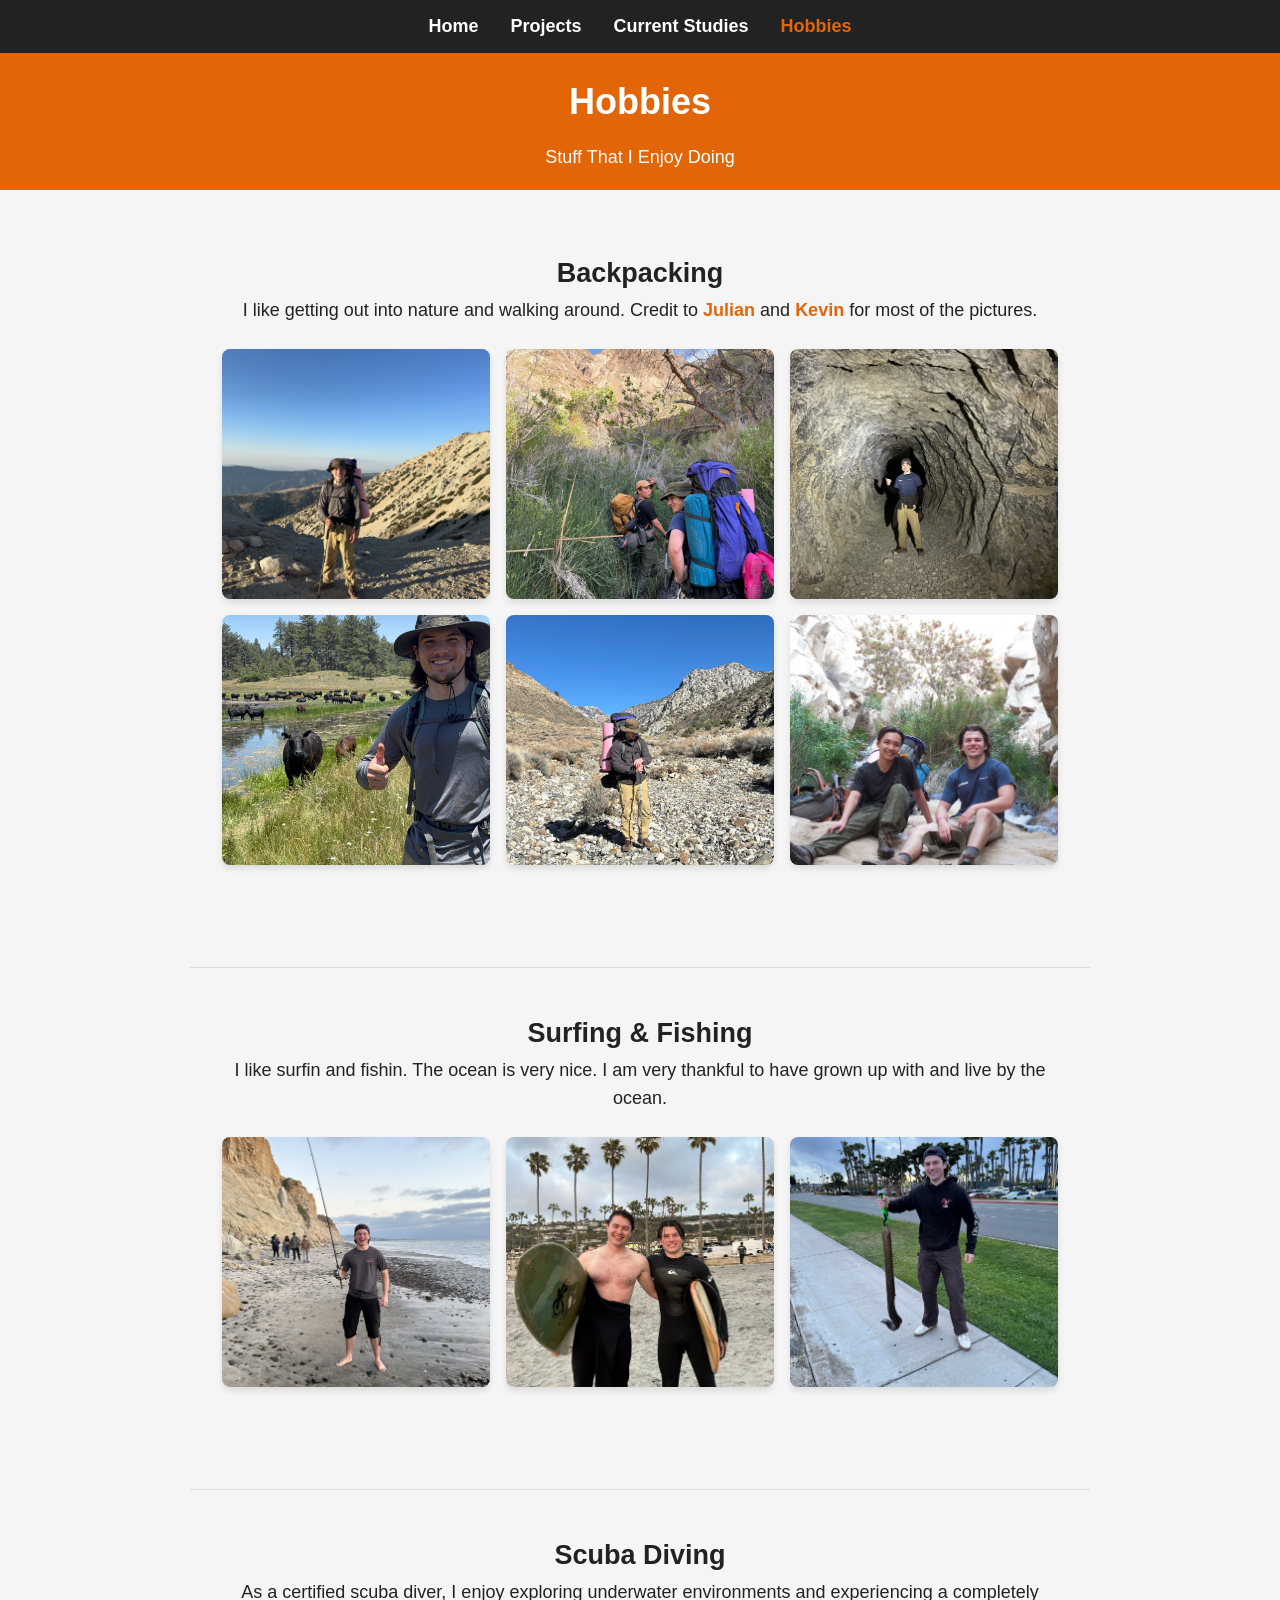
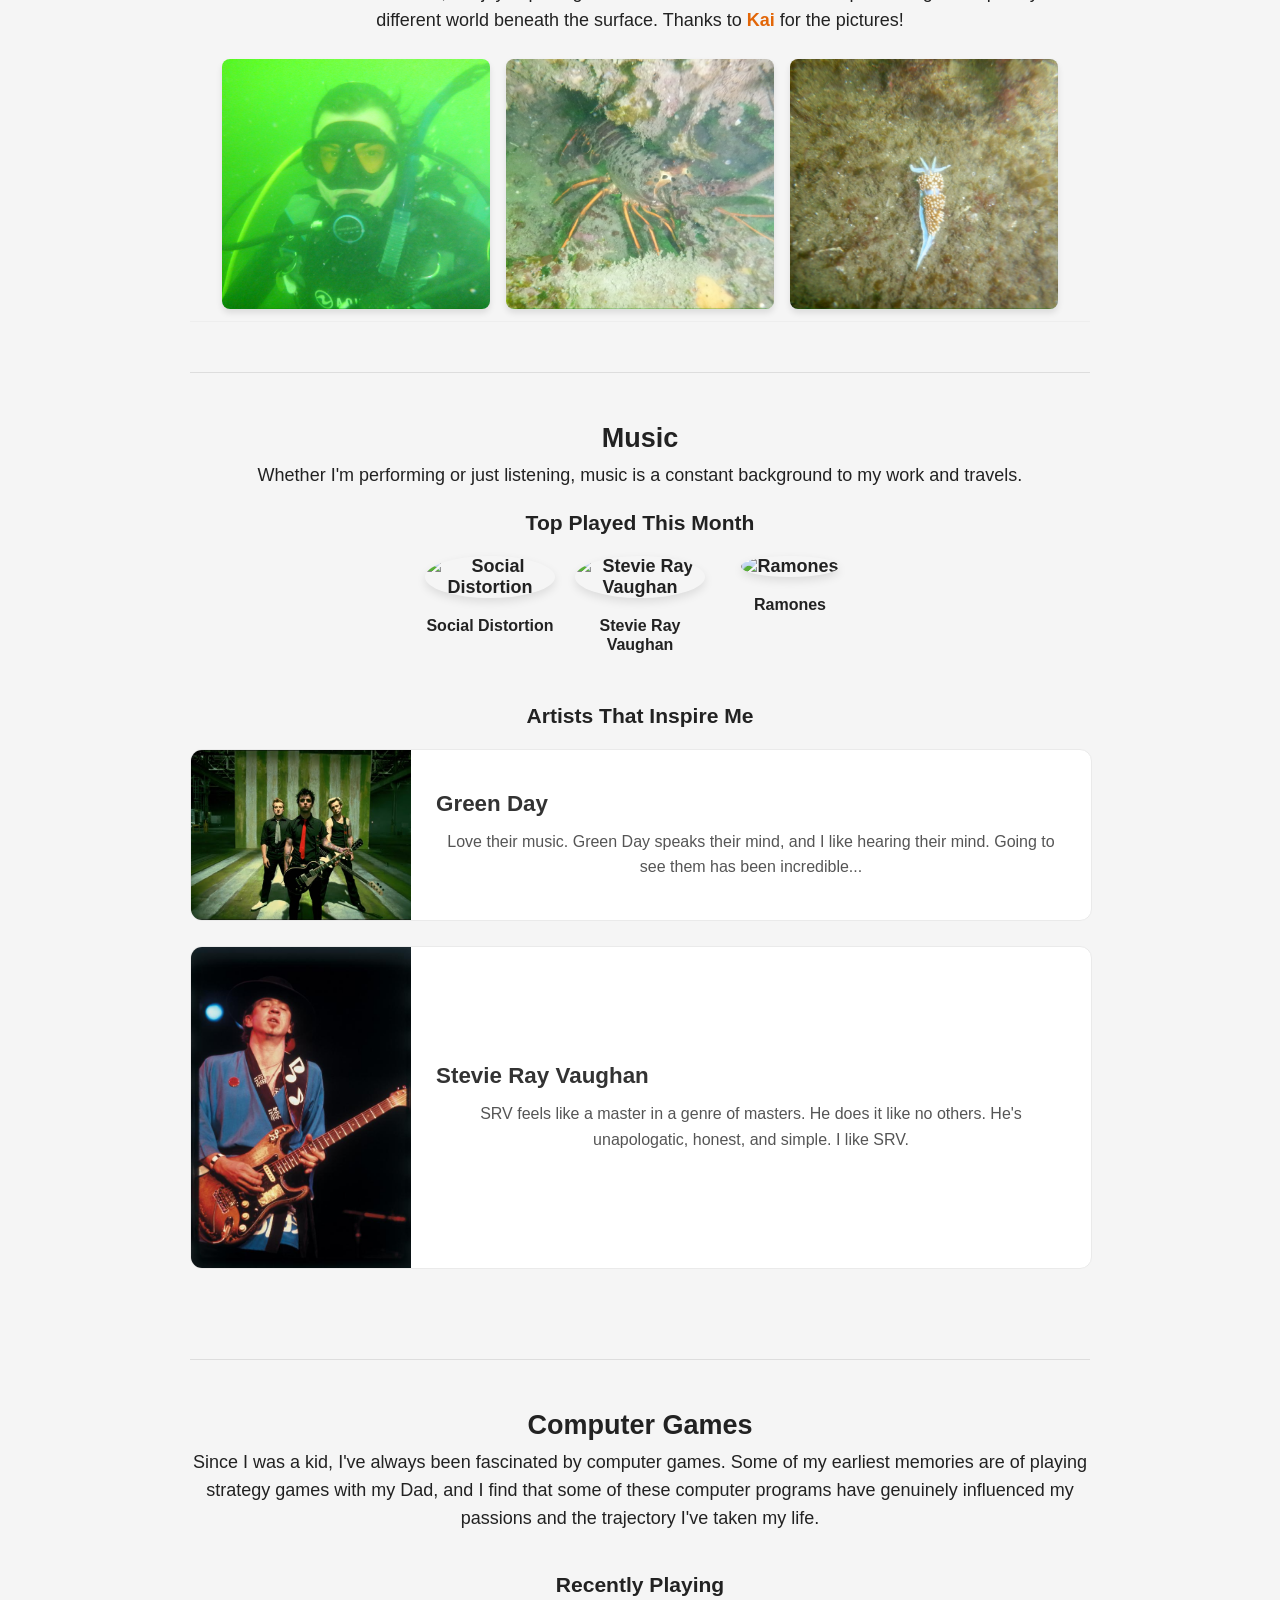
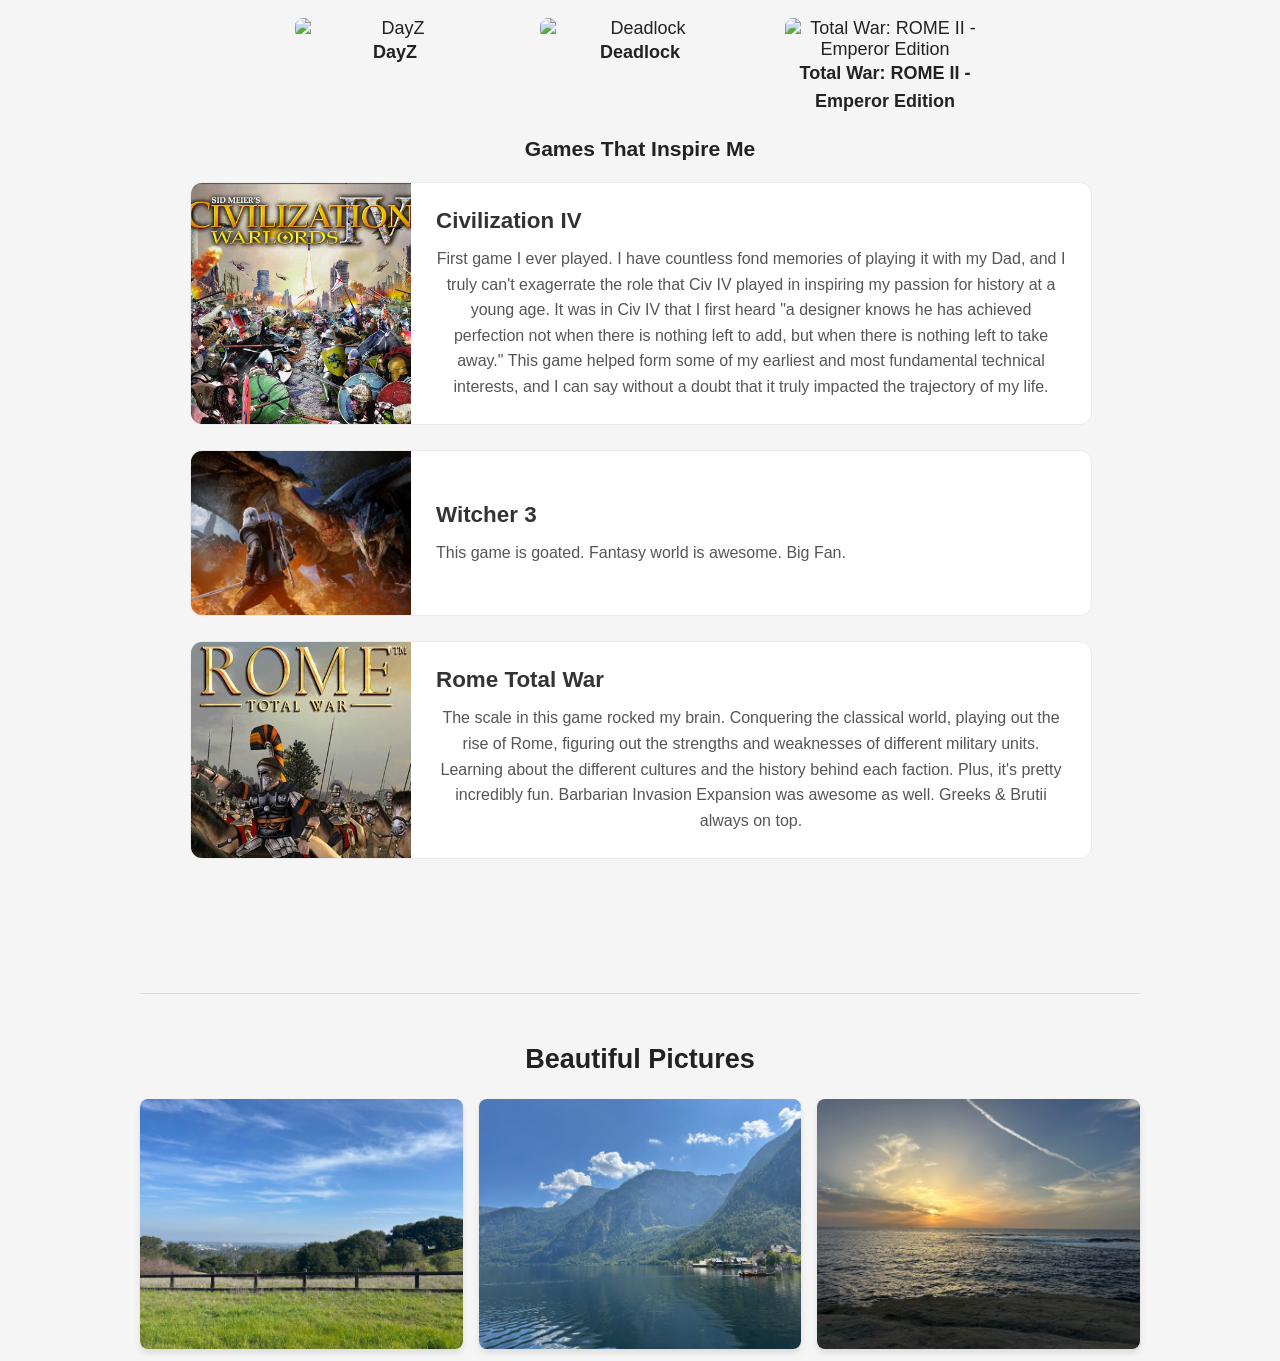
==== commit 7b1da63c: "pictures" ====
--- a/hobbies.html
+++ b/hobbies.html
@@ -184,6 +184,21 @@
 
 </div>
 
+
+
+<section id="beautiful-pictures">
+    <hr class="section-divider">
+        <div class="pictures-header">
+            <h2>Beautiful Pictures</h2>
+        </div>
+        <div class="media-gallery">
+            <img src="media/beautiful-pic-1.jpg" alt="Beautiful Picture 1" class="lightbox-trigger">
+            <img src="media/beautiful-pic-2.jpg" alt="Beautiful Picture 2" class="lightbox-trigger">
+            <img src="media/beautiful-pic-3.jpg" alt="Beautiful Picture 3" class="lightbox-trigger">
+        </div>
+    </section>
+    </div>
+
 <div id="mediaModal" class="modal">
   <span class="close-modal">&times;</span>
   <div id="modalContentWrapper"></div>
--- a/style.css
+++ b/style.css
@@ -487,11 +487,18 @@
 }
 
 .artist-item span {
-    font-size: 0.9rem;
-    font-weight: 600;
-    display: block;
-}
-
+    font-size: 1rem;          /* Increased to match the gaming section */
+    font-weight: 600;         /* Keeping the bold look for artist names */
+    margin-top: 10px;         /* Adds the same spacing below the image */
+    
+    /* The 2-line wrapping logic from the gaming section */
+    min-height: 2.4em;        /* Reserves exact space for 2 lines */
+    line-height: 1.2;
+    display: -webkit-box;     
+    -webkit-line-clamp: 2;    /* Cuts text off after 2 lines */
+    -webkit-box-orient: vertical;
+    overflow: hidden;
+}
 
 /* --- Gaming Section Container --- */
 #gaming-hobby {
@@ -508,12 +515,38 @@
     margin-top: 40px;
 }
 
+/* 1. The Container: Forces horizontal layout */
 #game-list {
     display: flex;
-    justify-content: center; 
-    flex-wrap: wrap; 
-    gap: 20px;
+    flex-direction: row;      /* Keeps the items side-by-side */
+    justify-content: center;  /* Centers the group on the page */
+    flex-wrap: wrap;          /* Lets them drop to a new line on smaller screens */
+    gap: 25px;                /* Space between the games */
     margin-top: 20px;
+}
+
+/* 2. The Individual Game Cards: Fixed width so text wraps */
+#game-list > div {            
+    width: 220px;             /* Matches your image width */
+    display: flex;
+    flex-direction: column;   /* Stacks the image and text vertically within the card */
+    align-items: center;      
+    text-align: center;
+}
+
+/* 3. The Title Text: Two-line wrap logic */
+#game-list h4 {
+    font-size: 1rem;
+    width: 100%;
+    margin-top: 10px;
+    
+    /* The wrapping logic */
+    min-height: 2.4em;        /* Reserves exact space for 2 lines */
+    line-height: 1.2;
+    display: -webkit-box;     
+    -webkit-line-clamp: 2;    /* Cuts text off after 2 lines */
+    -webkit-box-orient: vertical;
+    overflow: hidden;
 }
 
 /* --- Impactful Games Section (Single Entry Per Line) --- */
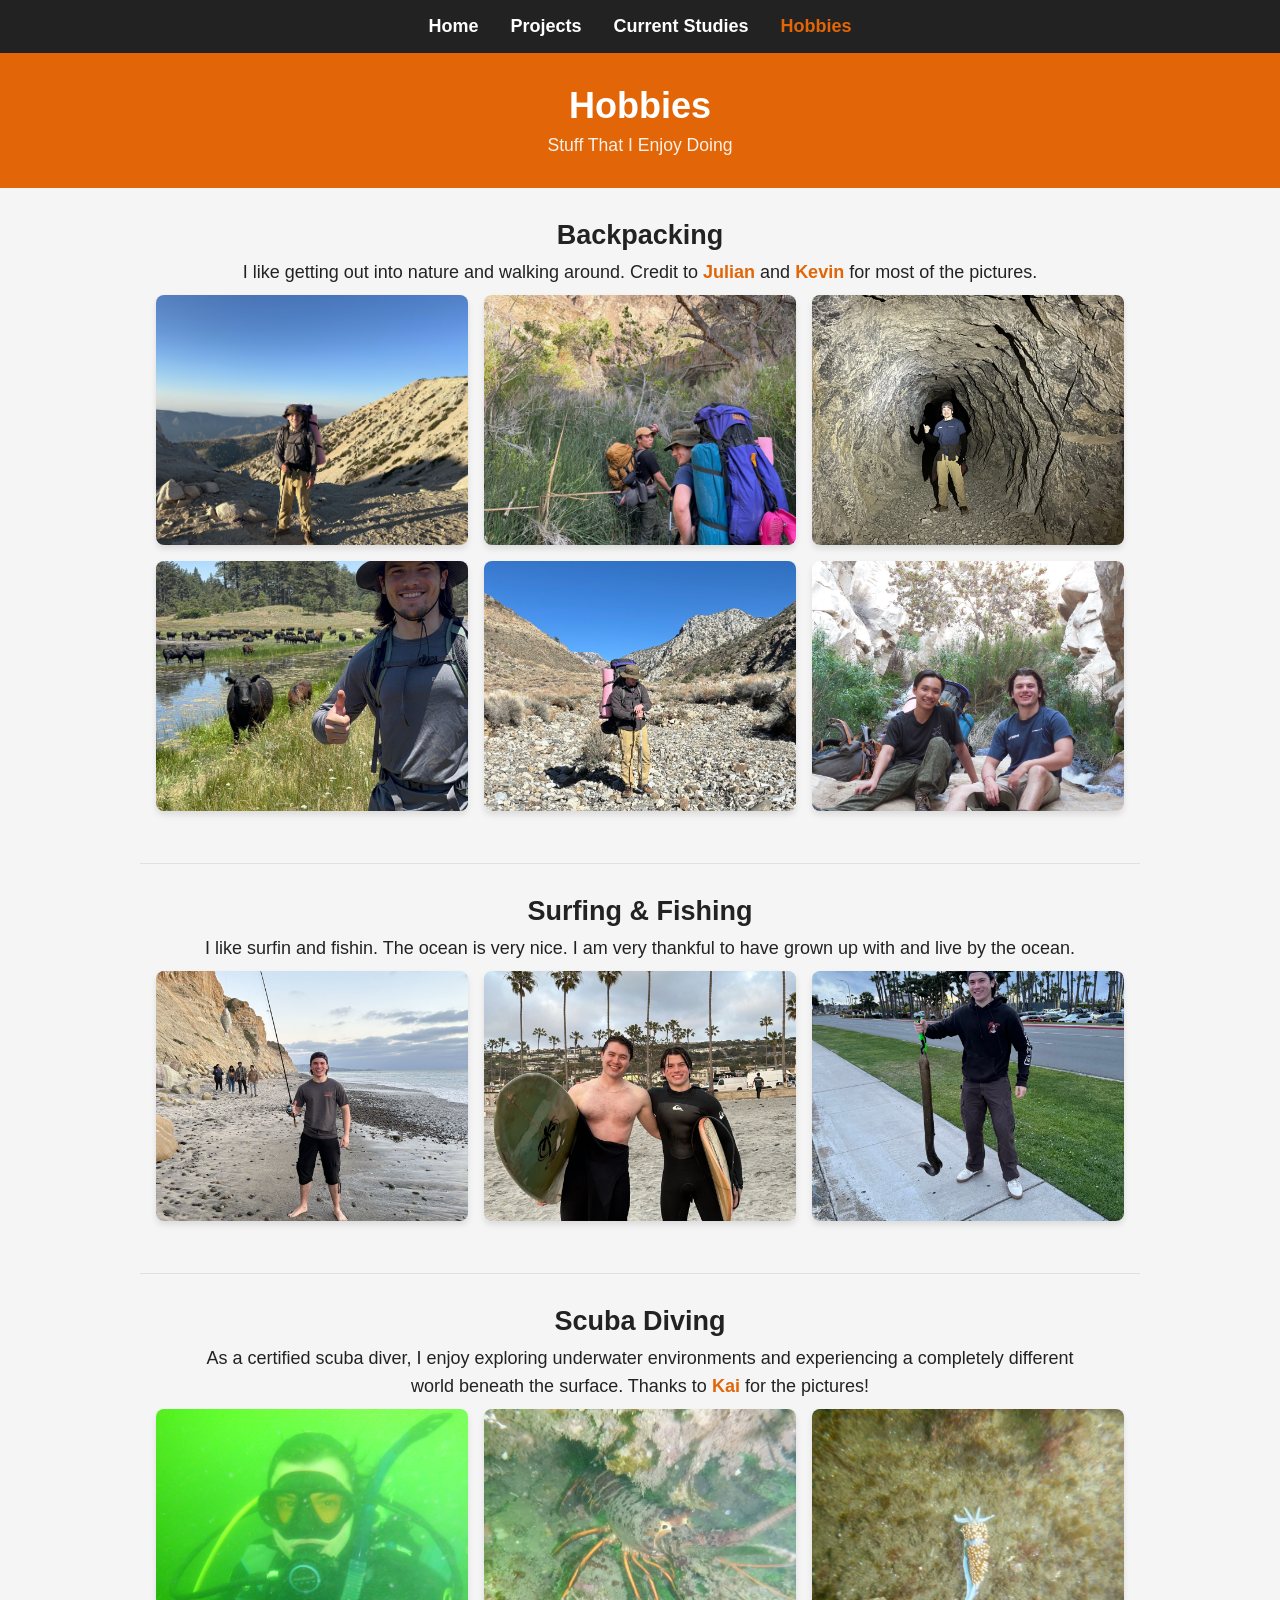
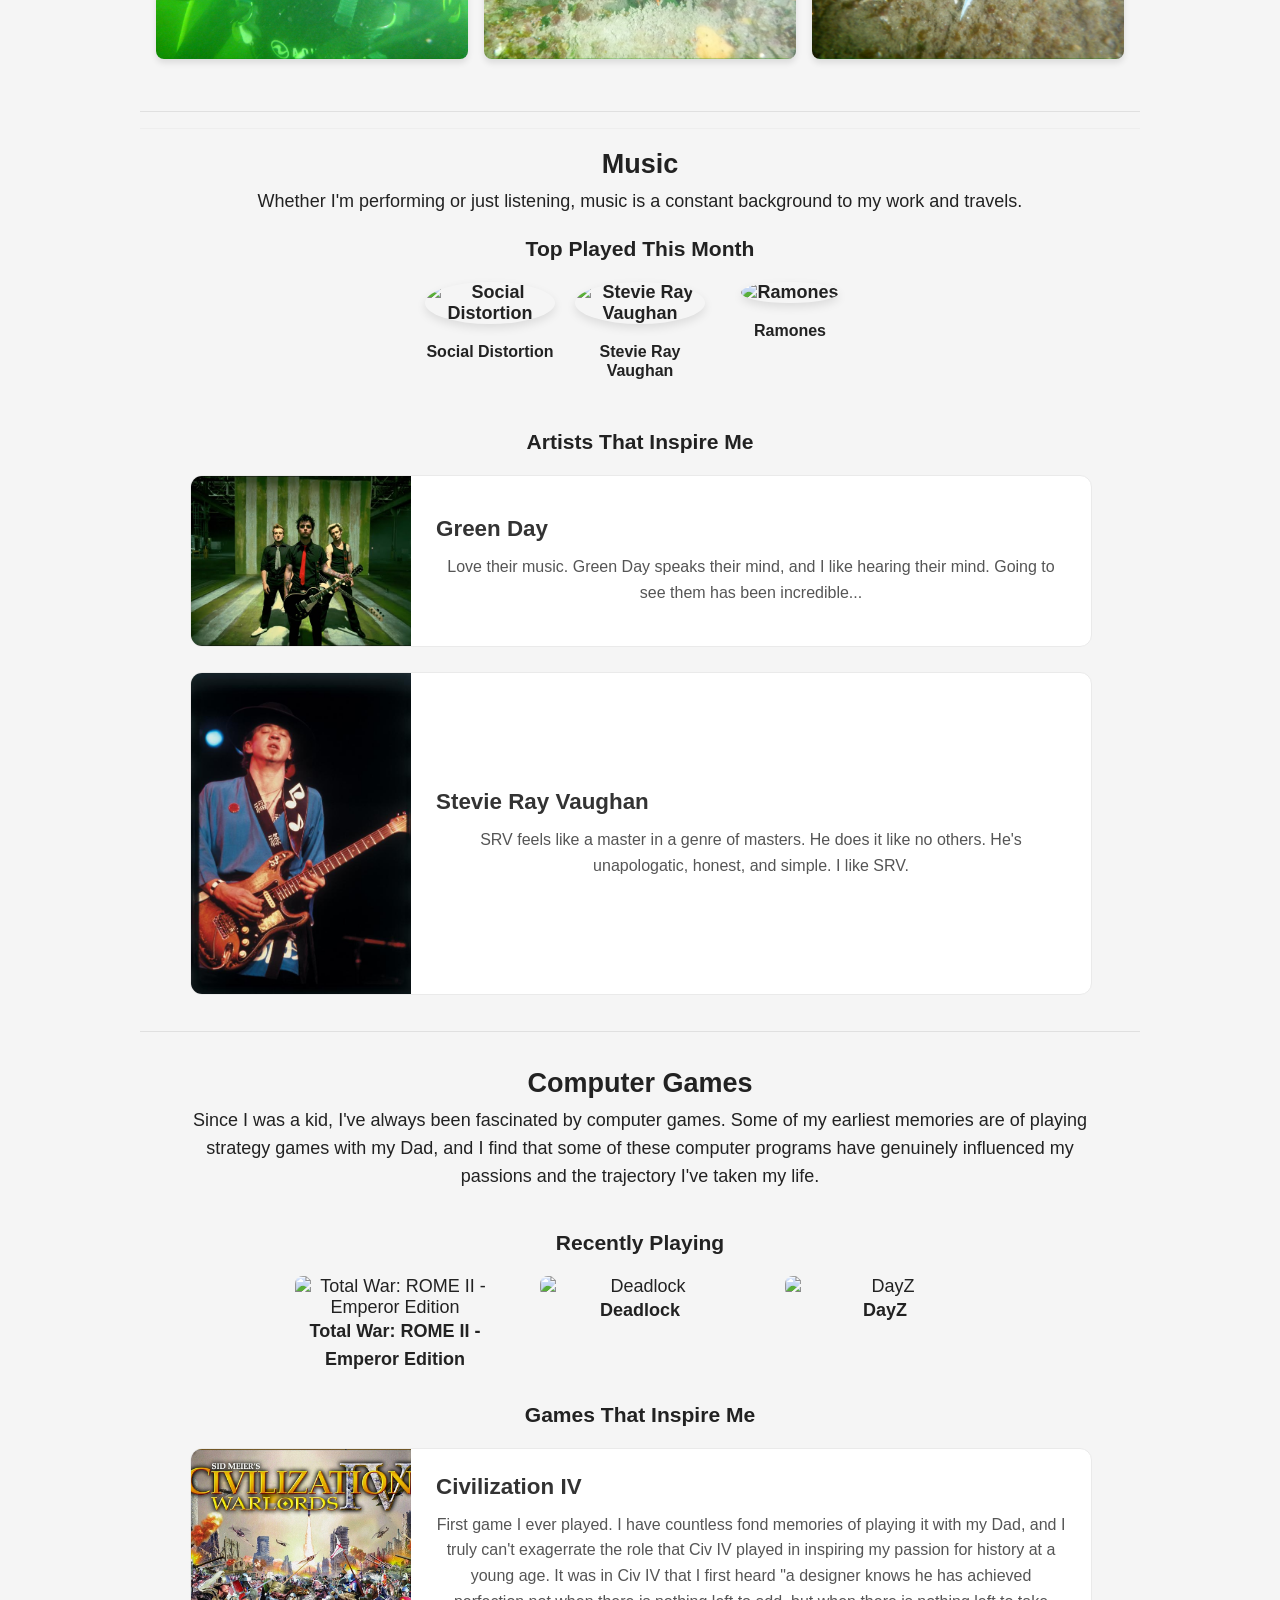
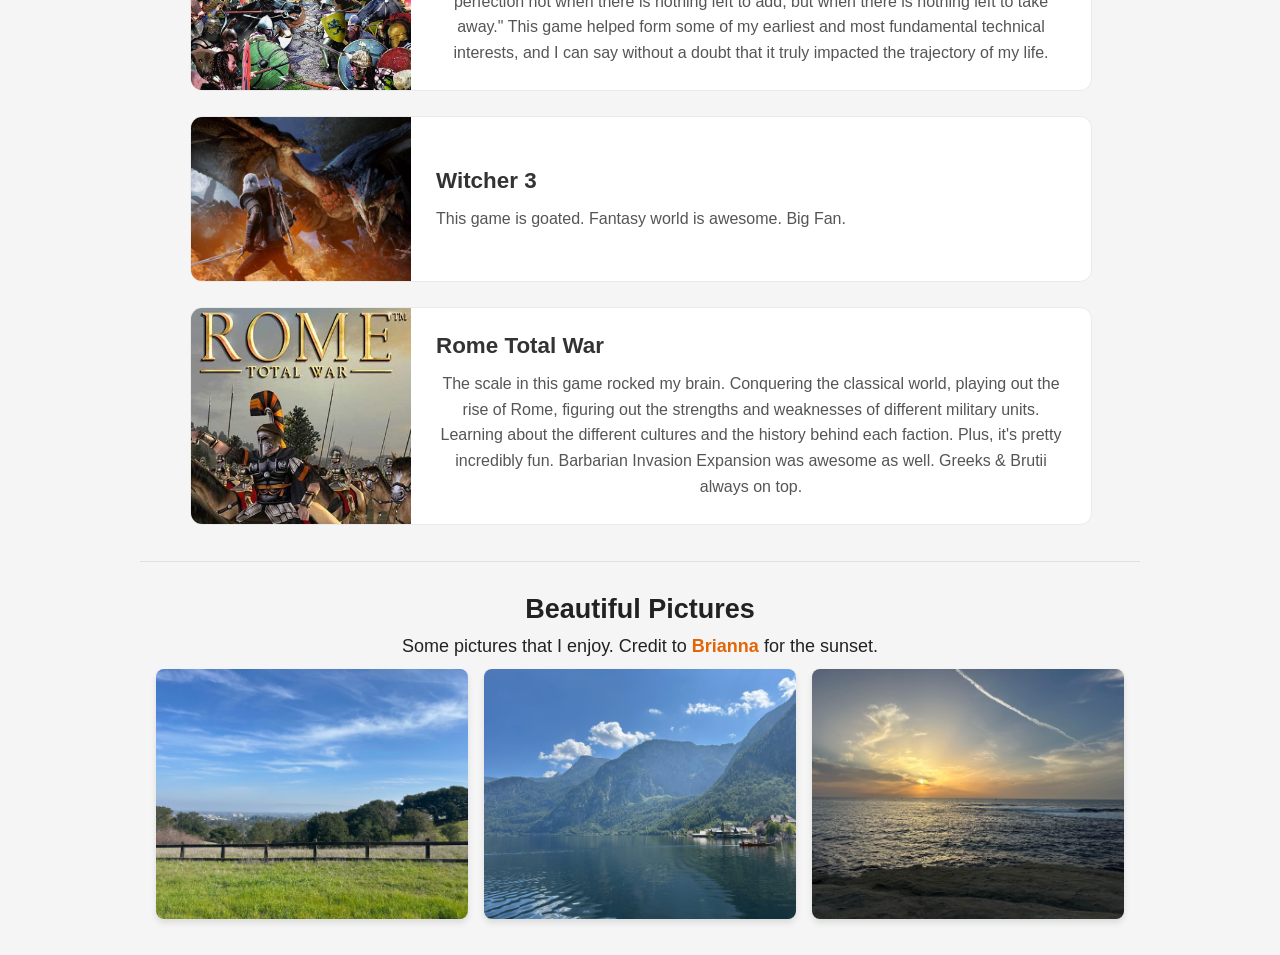
==== commit 98a7570a: "Style Overhaul and Updates" ====
--- a/hobbies.html
+++ b/hobbies.html
@@ -5,14 +5,7 @@
     <meta name="viewport" content="width=device-width, initial-scale=1.0">
     <title>Hobbies</title>
     <link rel="stylesheet" href="style.css">
-    <style>
-        /* Spacing fix to match the Projects page. 
-           You can move this rule to your style.css file if you prefer! */
-        .hobbies-container {
-            margin-top: 40px;
-            padding-top: 20px;
-        }
-    </style>
+    
 </head>
 <body>
 
@@ -43,7 +36,7 @@
             for most of the pictures.
         </p>
         
-        <div class="media-gallery" style="margin-bottom: 40px;"> 
+        <div class="media-gallery" style="margin-bottom: 20px;"> 
             <img src="media/backpacking-1.png" alt="Backpacking on the trail" class="lightbox-trigger">
             <img src="media/backpacking-2.jpg" alt="Campsite view" class="lightbox-trigger">
             <img src="media/backpacking-3.jpg" alt="Mountain landscape" class="lightbox-trigger">
@@ -61,7 +54,7 @@
             I like surfin and fishin. The ocean is very nice. I am very thankful to have grown up with and live by the ocean.
         </p>
         
-        <div class="media-gallery" style="margin-bottom: 40px;"> 
+        <div class="media-gallery" style="margin-bottom: 20px;"> 
             <img src="media/surfing-fishing-1.jpg" alt="Surfing Action" class="lightbox-trigger">
             <img src="media/surfing-fishing-2.jpg" alt="Fishing on the Coast" class="lightbox-trigger">
             <img src="media/surfing-fishing-3.jpg" alt="Sunset on the water" class="lightbox-trigger">
@@ -77,16 +70,17 @@
             different world beneath the surface. Thanks to <a href="https://kai-sims.github.io/index.html" target="_blank" rel="noopener noreferrer">Kai</a> for the pictures!
         </p>
         
-        <div class="media-gallery">
+        <div class="media-gallery" style="margin-bottom: 20px;">
             <img src="media/scuba1.png" alt="Scuba Diving 1" class="lightbox-trigger">
             <img src="media/scuba2.png" alt="Scuba Diving 2" class="lightbox-trigger">
             <img src="media/scuba3.png" alt="Scuba Diving 3" class="lightbox-trigger">
         </div>
     </section>
 
+<hr class="section-divider">
+
     <section id="music-hobby">
         <div class="music-header">
-            <hr class="section-divider">
             <h2>Music</h2>
             <p>Whether I'm performing or just listening, music is a constant background to my work and travels.</p>
         </div>
@@ -128,7 +122,7 @@
         </div>
     </section>
 
-    <hr class="section-divider">
+<hr class="section-divider">
 
     <section id="gaming-hobby">
         <div class="gaming-header">
@@ -182,19 +176,21 @@
         </div>
     </section>
 
-</div>
-
-
+<hr class="section-divider">
 
 <section id="beautiful-pictures">
-    <hr class="section-divider">
         <div class="pictures-header">
             <h2>Beautiful Pictures</h2>
-        </div>
-        <div class="media-gallery">
+            <p>
+            Some pictures that I enjoy. Credit to 
+            <a href="https://www.linkedin.com/in/brianna-schultz-1a215330a/" target="_blank" rel="noopener noreferrer">Brianna</a> 
+            for the sunset.
+        </p>
+        <div class="media-gallery" style="margin-bottom: 20px;">
             <img src="media/beautiful-pic-1.jpg" alt="Beautiful Picture 1" class="lightbox-trigger">
             <img src="media/beautiful-pic-2.jpg" alt="Beautiful Picture 2" class="lightbox-trigger">
             <img src="media/beautiful-pic-3.jpg" alt="Beautiful Picture 3" class="lightbox-trigger">
+        </div>
         </div>
     </section>
     </div>
@@ -203,6 +199,10 @@
   <span class="close-modal">&times;</span>
   <div id="modalContentWrapper"></div>
 </div>
+
+</div>
+
+
 
 <script>
 async function loadHobbySpotifyData() {
--- a/style.css
+++ b/style.css
@@ -9,32 +9,75 @@
 }
 
 
-
+/* Standardize the wrappers so they don't add extra gaps */
+.hobbies-container,
+.projects-container,
+.projects-content {
+    margin: 0 auto;
+    padding: 0;
+    display: block; /* Ensures they don't behave like flexboxes unless you want them to */
+}
+
+/* This is the master control for the gap under the orange header */
+.hobbies-container,
+.projects-container,
+.projects-content,
+.project-module {
+    margin-top: 1rem; 
+}
+
+
+.section-divider {
+    max-width: 1000px;  /* Limits the width on large screens */
+    width: 90%;         /* Allows it to shrink on mobile devices */
+    margin: 1rem auto;  /* The 'auto' on left/right handles the centering */
+    opacity: 0.5;       /* Match your previous style preference */
+    border: 0;          /* Clear default browser styling */
+    border-top: 1px solid #ccc; /* Defines the actual line */
+}
+
+/* 1. Standardize the Orange Header */
 header {
     background: #e26608;
     color: white;
-    padding: .25rem;
-    text-align: center;
-}
-
+    padding: 2rem 1rem; /* Unified padding for a consistent "bar" height */
+    text-align: center;
+}
+
+header h1 {
+    margin: 0; /* Remove default margin to prevent "pushing" the header */
+}
+
+.intro-text {
+    margin: 0.5rem 0 0 0; /* Tight gap between title and subtitle */
+    font-size: 1.1rem;
+    opacity: 0.9;
+}
+
+
+/* 3. Section & Heading Spacing */
 section {
-    /* 1rem for Top/Bottom, 2rem for Left/Right */
-    padding: .75rem 2rem; 
     max-width: 1000px;
-    margin: auto;
-}
-section h1, section h2 {
-    text-align: center;
-    margin-bottom: 0.5rem; /* This pulls the paragraph up toward the heading */
-    margin-top: 0.5rem;    /* Optional: Controls the space above the heading */
+    margin: 0 auto;
+    width: 100%;
+    box-sizing: border-box;
+    padding: 1rem 1rem; /* Padding on sides for mobile, small gap on top */
+}
+
+section h2 {
+    text-align: center;
+    margin-top: 0;      /* Kill the top margin so it doesn't fight the container */
+    margin-bottom: 0.5rem; 
 }
 
 section p {
     text-align: center;
     line-height: 1.55;
     max-width: 900px;
-    margin: 0 auto;
-}
+    margin: 0 auto .5rem auto; /* Consistent bottom margin to push away the next thing */
+}
+
+
 
 /* Links */
 section a {
@@ -126,24 +169,6 @@
 /* =========================================
    PROJECTS PAGE LAYOUT
    ========================================= */
-
-
-/* Centered Layout for the overall projects section */
-/* Add .hobbies-container to your existing projects container rule */
-.projects-container {
-    margin-top: 5px; 
-    padding-top: 5px;
-}
-
-.projects-content {
-    max-width: 900px;
-    margin: 0 auto; 
-    padding: 2rem 1rem; /* This is ~32px */
-}
-
-.project-module {
-    margin-bottom: 6rem;
-}
 
 /* --- Pop-Out Menu Styles --- */
 .legend-toggle {
@@ -224,27 +249,27 @@
 
 /* Responsive Media Grid */
 .media-gallery {
-  display: grid;
-  grid-template-columns: repeat(auto-fit, minmax(250px, 1fr));
-  gap: 1rem;
-  margin-top: 1.5rem;
+    display: grid;
+    grid-template-columns: repeat(3, 1fr); /* Forces exactly 3 equal columns */
+    gap: 1rem;
 }
 
 /* Uniform sizing and cropping for the grid */
 .media-gallery img,
 .media-gallery video {
-  width: 100%;
-  height: 250px;
+  max-width: 100%; /* ADDED: This is the magic rule that stops the bug! It forces the image to obey the grid boundaries. */
+  width: 100%;     /* Keeps the image filling its designated grid cell */
+  height: 250px;   /* Kept this from your code so you maintain your uniform cropping */
   object-fit: cover;
   border-radius: 8px;
   box-shadow: 0 4px 6px rgba(0,0,0,0.1);
-  cursor: pointer; /* Changes mouse to a pointer to indicate it's clickable */
-  transition: transform 0.2s ease; /* Subtle hover effect */
+  cursor: pointer; 
+  transition: transform 0.2s ease; 
 }
 
 .media-gallery img:hover,
 .media-gallery video:hover {
-  transform: scale(1.02); /* Slight zoom on hover to show interactivity */
+  transform: scale(1.02); 
 }
 
 /* --- Lightbox Modal Styles --- */
@@ -314,14 +339,7 @@
     box-sizing: border-box;
 }
 
-.section-divider {
-    border: 0;
-    height: 1px;
-    background: #ccc;
-    /* Centers the line and gives it a fixed or relative width */
-    width: 100%; 
-    margin: 50px auto;
-}
+
 
 /* --- Subsection 1: Recent Interests --- */
 .study-log {
@@ -342,6 +360,7 @@
 
 /* The Fixed Scroll Window */
 .interests-scroll-viewport {
+    margin-top: 1.5rem;
     height: 375px; 
     overflow-y: auto;
     overflow-x: hidden;
@@ -417,23 +436,10 @@
    Hobbies Page Layout
    ========================================= */
 
-.hobbies-container {
-    max-width: 900px;
-    /* This sets: Top: 5px, Right: auto, Bottom: 0, Left: auto */
-    margin: 5px auto 0 auto; 
-    
-    /* We combine the 5px nudge + 2rem (32px) = 37px for the top padding */
-    padding: 37px 1rem 2rem 1rem; 
-}
-
-/* Neutralize the global section padding */
-.hobbies-container section {
-    padding-top: 0 !important;
-}
 
 /* --- Rest of your Hobbies code (Music, Gaming, etc.) --- */
 #music-hobby {
-    padding: 40px 0;
+    padding: 20px 0;
     border-top: 1px solid #eee;
 }
 
@@ -502,7 +508,7 @@
 
 /* --- Gaming Section Container --- */
 #gaming-hobby {
-    padding: 40px 0;
+    padding: 20px 0;
 }
 
 .gaming-header {
@@ -550,12 +556,7 @@
 }
 
 /* --- Impactful Games Section (Single Entry Per Line) --- */
-.section-divider {
-    border: 0;
-    height: 1px;
-    background: #ddd;
-    margin: 50px 0;
-}
+
 
 .impactful-games-section h3 {
     text-align: center;
@@ -631,4 +632,4 @@
     .game-details {
         padding: 20px;
     }
-}+}
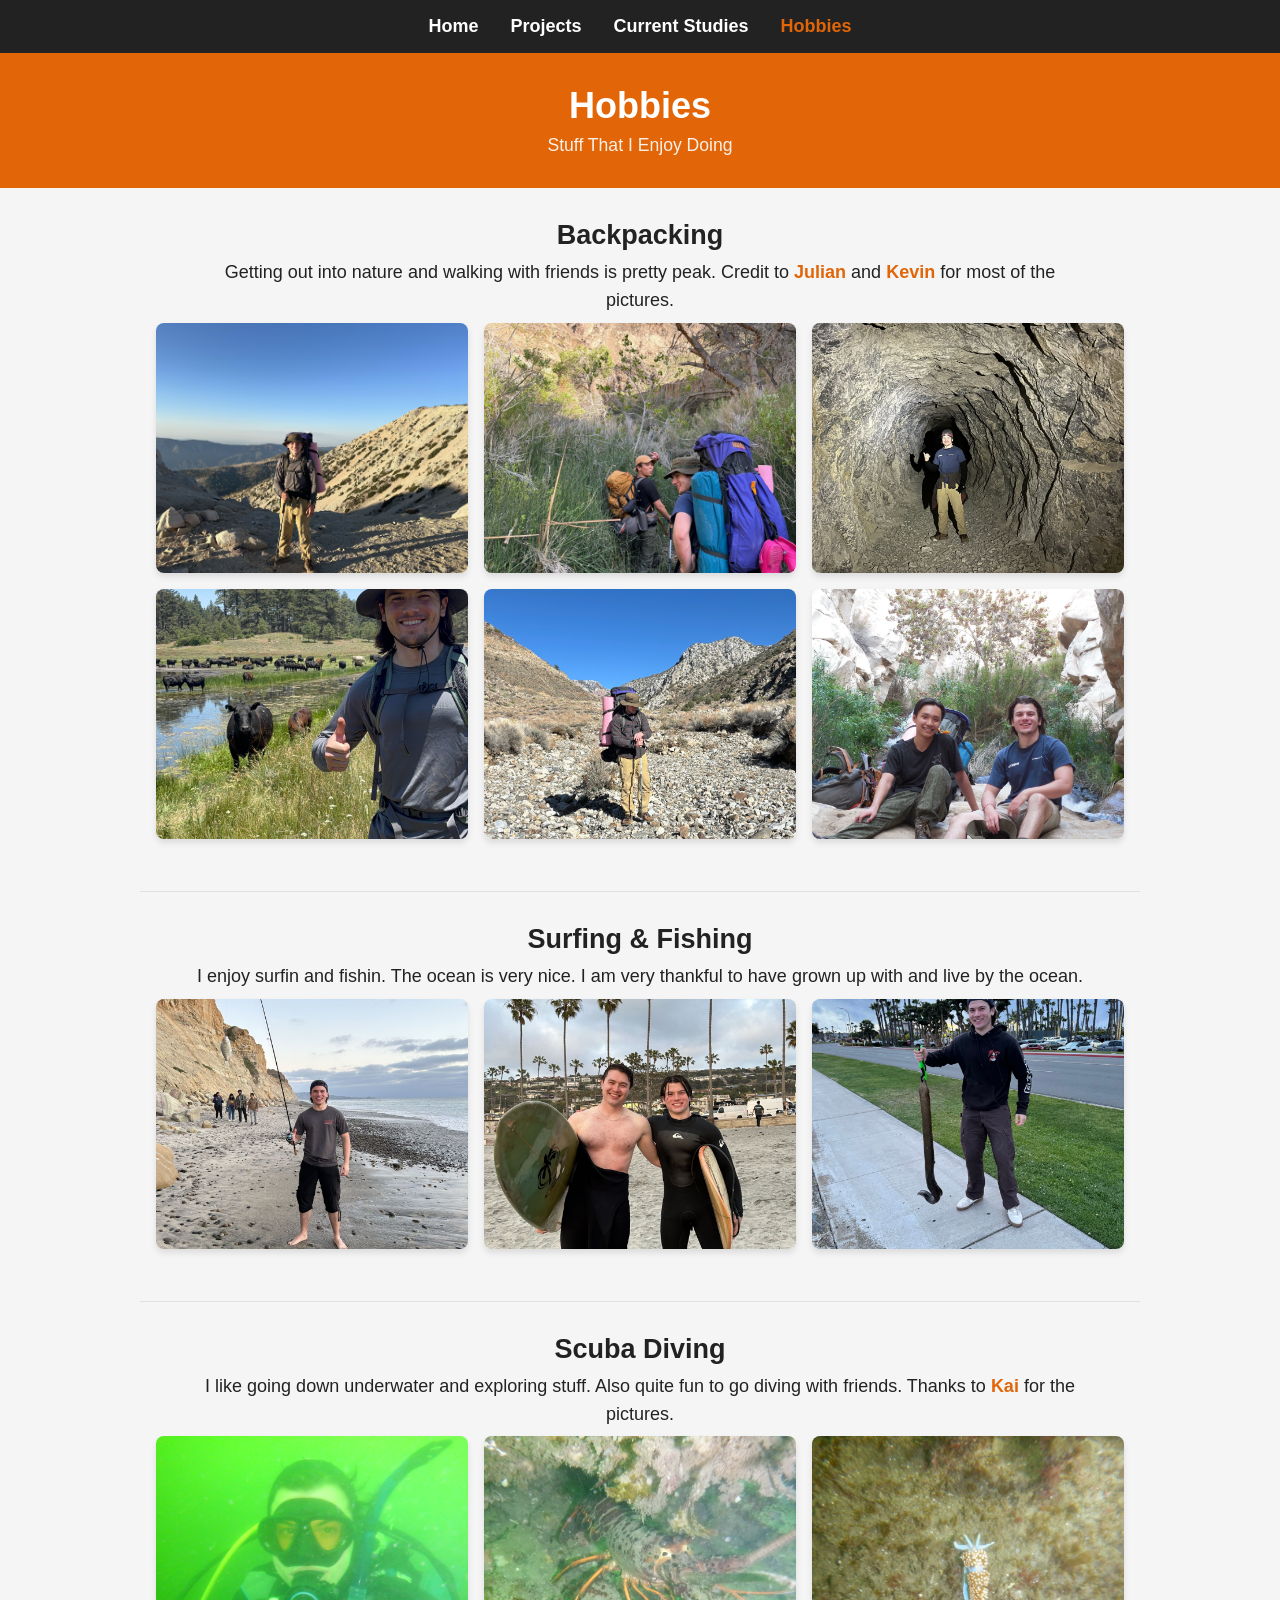
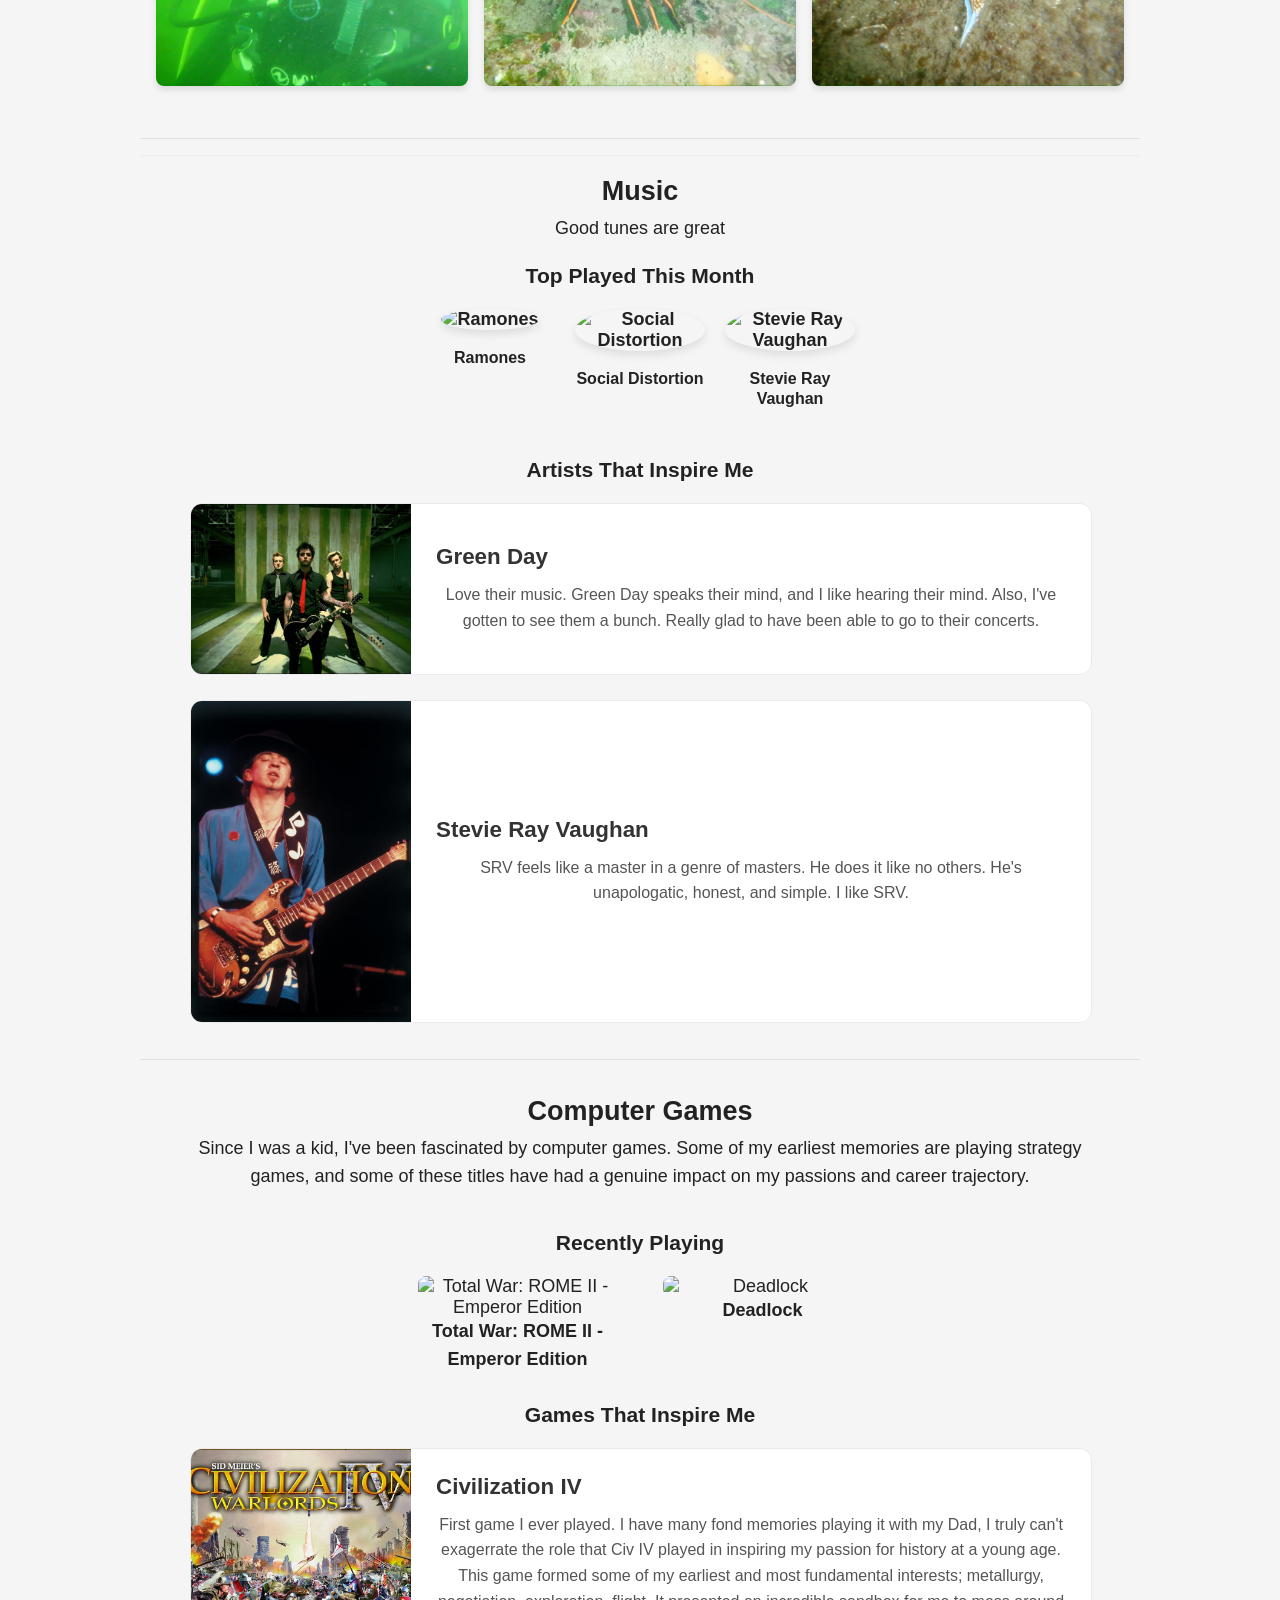
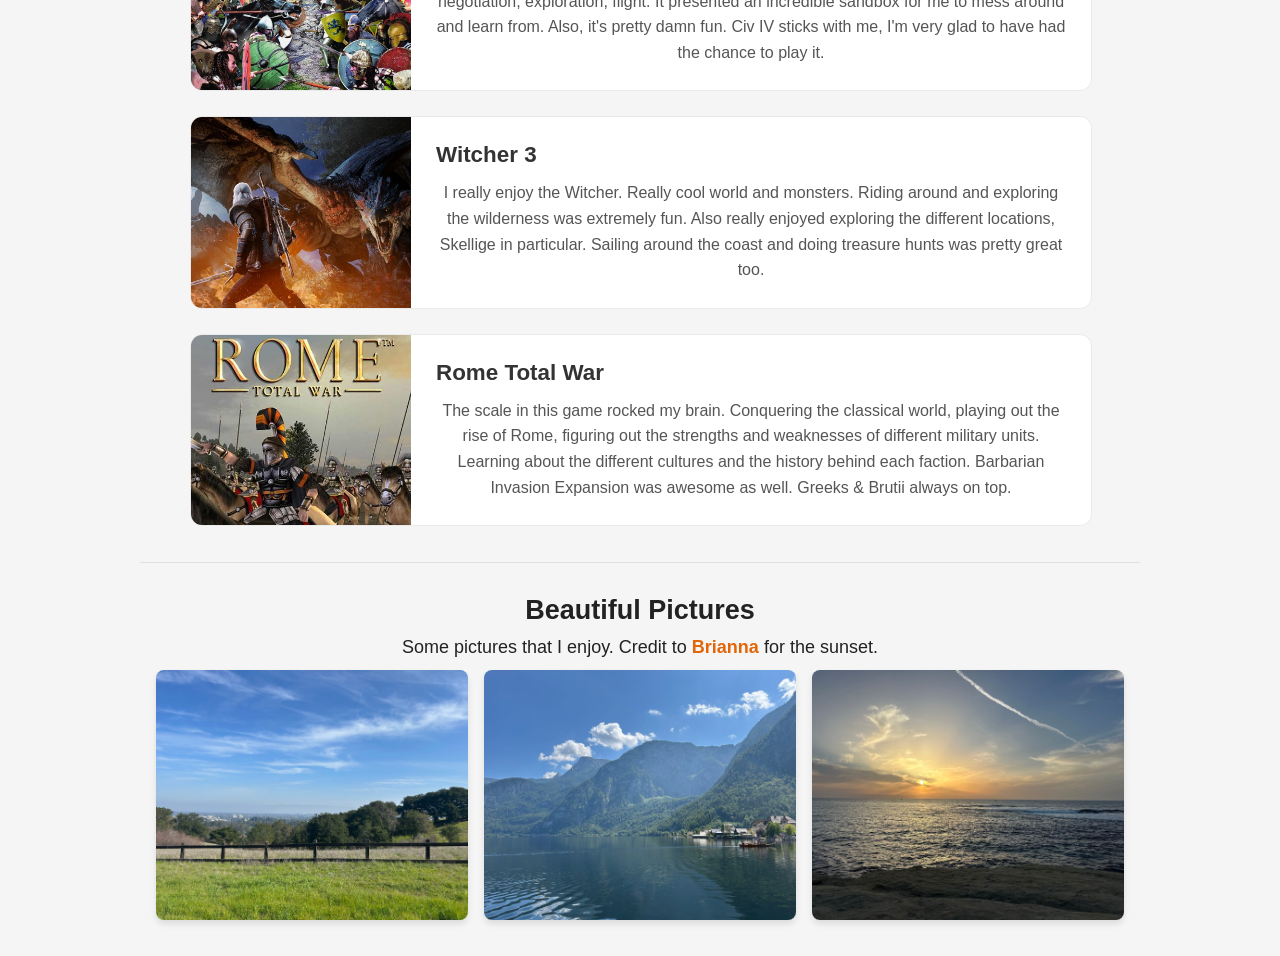
==== commit b78836ad: "Across the Board Small Updates" ====
--- a/hobbies.html
+++ b/hobbies.html
@@ -30,7 +30,7 @@
     <section>
         <h2>Backpacking</h2>
         <p>
-            I like getting out into nature and walking around. Credit to 
+            Getting out into nature and walking with friends is pretty peak. Credit to 
             <a href="https://www.linkedin.com/in/julian-cheng-1037b3216/" target="_blank" rel="noopener noreferrer">Julian</a> and 
             <a href="https://www.linkedin.com/in/knpham/" target="_blank" rel="noopener noreferrer">Kevin</a> 
             for most of the pictures.
@@ -51,7 +51,7 @@
     <section>
         <h2>Surfing & Fishing</h2>
         <p>
-            I like surfin and fishin. The ocean is very nice. I am very thankful to have grown up with and live by the ocean.
+            I enjoy surfin and fishin. The ocean is very nice. I am very thankful to have grown up with and live by the ocean.
         </p>
         
         <div class="media-gallery" style="margin-bottom: 20px;"> 
@@ -66,8 +66,7 @@
     <section>
         <h2>Scuba Diving</h2>
         <p>
-            As a certified scuba diver, I enjoy exploring underwater environments and experiencing a completely
-            different world beneath the surface. Thanks to <a href="https://kai-sims.github.io/index.html" target="_blank" rel="noopener noreferrer">Kai</a> for the pictures!
+            I like going down underwater and exploring stuff. Also quite fun to go diving with friends. Thanks to <a href="https://kai-sims.github.io/index.html" target="_blank" rel="noopener noreferrer">Kai</a> for the pictures.
         </p>
         
         <div class="media-gallery" style="margin-bottom: 20px;">
@@ -82,7 +81,7 @@
     <section id="music-hobby">
         <div class="music-header">
             <h2>Music</h2>
-            <p>Whether I'm performing or just listening, music is a constant background to my work and travels.</p>
+            <p>Good tunes are great</p>
         </div>
 
         <div class="music-container">
@@ -103,7 +102,7 @@
                         </div>
                         <div class="game-details">
                             <h4>Green Day</h4>
-                            <p>Love their music. Green Day speaks their mind, and I like hearing their mind. Going to see them has been incredible...</p>
+                            <p>Love their music. Green Day speaks their mind, and I like hearing their mind. Also, I've gotten to see them a bunch. Really glad to have been able to go to their concerts.</p>
                         </div>
                     </div>
 
@@ -127,7 +126,7 @@
     <section id="gaming-hobby">
         <div class="gaming-header">
             <h2>Computer Games</h2>
-            <p>Since I was a kid, I've always been fascinated by computer games. Some of my earliest memories are of playing strategy games with my Dad, and I find that some of these computer programs have genuinely influenced my passions and the trajectory I've taken my life.</p>
+            <p>Since I was a kid, I've been fascinated by computer games. Some of my earliest memories are playing strategy games, and some of these titles have had a genuine impact on my passions and career trajectory.</p>
         </div>
 
         <div class="gaming-container">
@@ -147,7 +146,10 @@
                         </div>
                         <div class="game-details">
                             <h4>Civilization IV</h4>
-                            <p>First game I ever played. I have countless fond memories of playing it with my Dad, and I truly can't exagerrate the role that Civ IV played in inspiring my passion for history at a young age. It was in Civ IV that I first heard "a designer knows he has achieved perfection not when there is nothing left to add, but when there is nothing left to take away." This game helped form some of my earliest and most fundamental technical interests, and I can say without a doubt that it truly impacted the trajectory of my life.</p>
+                            <p>First game I ever played. I have many fond memories playing it with my Dad, I truly can't exagerrate the role that Civ IV played in inspiring my passion for history at a young age. This game formed some of my earliest and most fundamental interests; metallurgy, negotiation, exploration, flight. 
+                                It presented an incredible sandbox for me to mess around and learn from. Also, it's pretty damn fun. Civ IV sticks with me, I'm very glad to have had the chance to play it.
+                                 
+                            </p>
                         </div>
                     </div>
 
@@ -157,7 +159,7 @@
                         </div>
                         <div class="game-details">
                             <h4>Witcher 3</h4>
-                            <p>This game is goated. Fantasy world is awesome. Big Fan.</p>
+                            <p>I really enjoy the Witcher. Really cool world and monsters. Riding around and exploring the wilderness was extremely fun. Also really enjoyed exploring the different locations, Skellige in particular. Sailing around the coast and doing treasure hunts was pretty great too.</p>
                         </div>
                     </div>
 
@@ -167,7 +169,7 @@
                         </div>
                         <div class="game-details">
                             <h4>Rome Total War</h4>
-                            <p>The scale in this game rocked my brain. Conquering the classical world, playing out the rise of Rome, figuring out the strengths and weaknesses of different military units. Learning about the different cultures and the history behind each faction. Plus, it's pretty incredibly fun. Barbarian Invasion Expansion was awesome as well. Greeks & Brutii always on top.</p>
+                            <p>The scale in this game rocked my brain. Conquering the classical world, playing out the rise of Rome, figuring out the strengths and weaknesses of different military units. Learning about the different cultures and the history behind each faction. Barbarian Invasion Expansion was awesome as well. Greeks & Brutii always on top.</p>
                         </div>
                     </div>
 
--- a/style.css
+++ b/style.css
@@ -6,8 +6,10 @@
     margin: 0;
     background: #f5f5f5;
     color: #222;
-}
-
+
+    margin: 0 auto;
+    overflow-y: scroll;
+}
 
 /* Standardize the wrappers so they don't add extra gaps */
 .hobbies-container,
@@ -633,3 +635,4 @@
         padding: 20px;
     }
 }
+
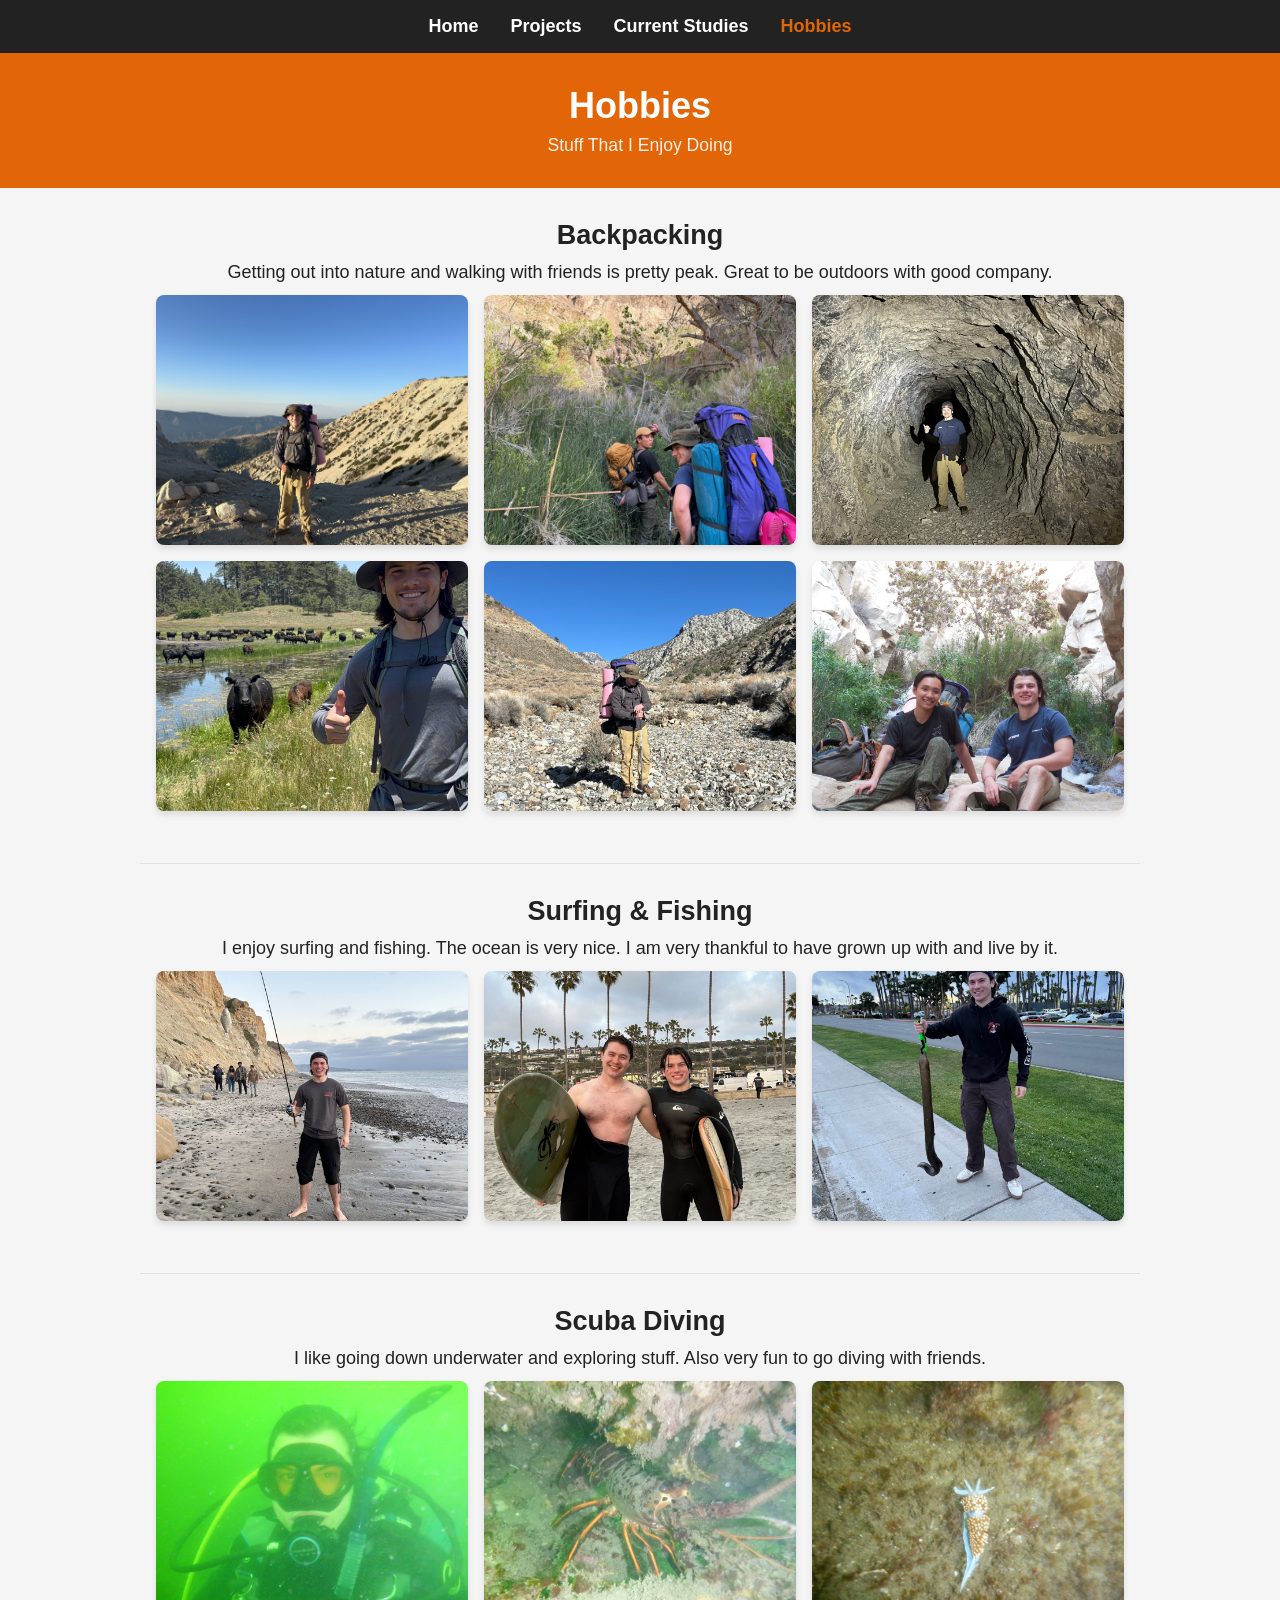
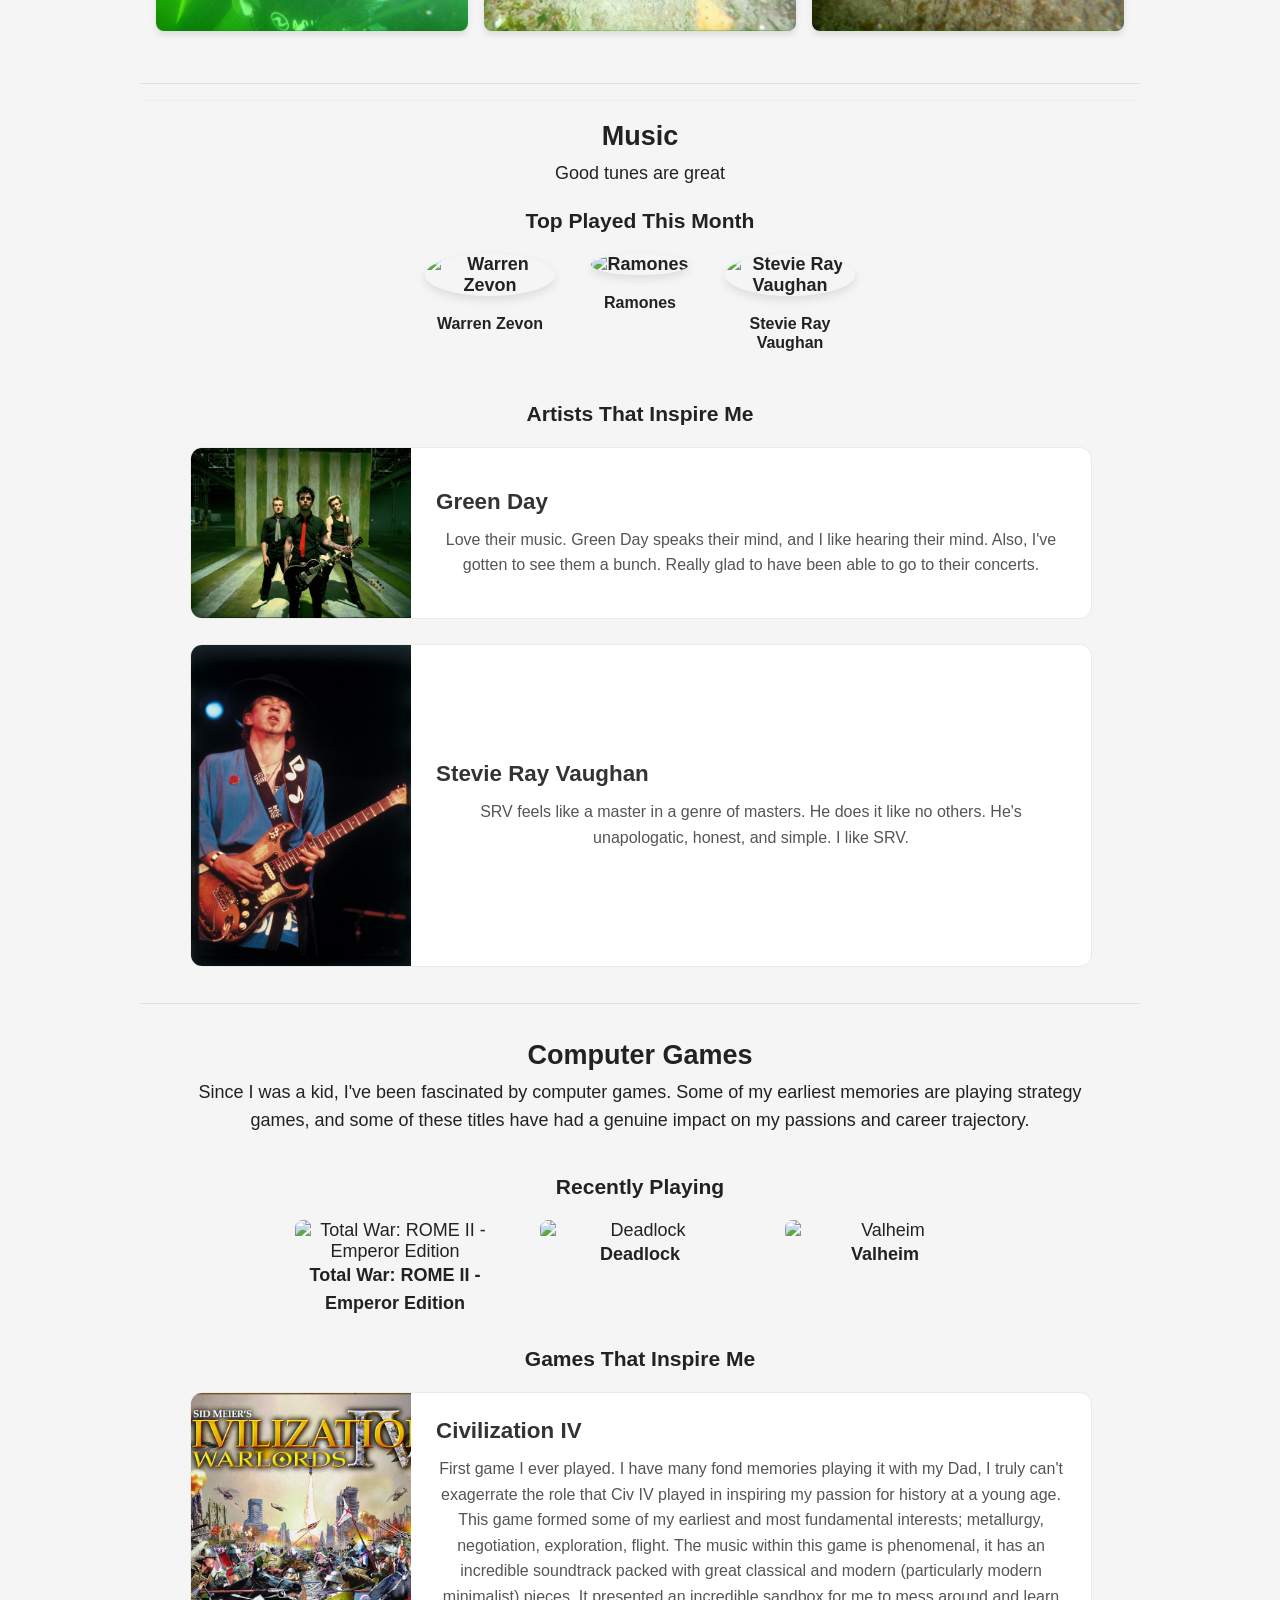
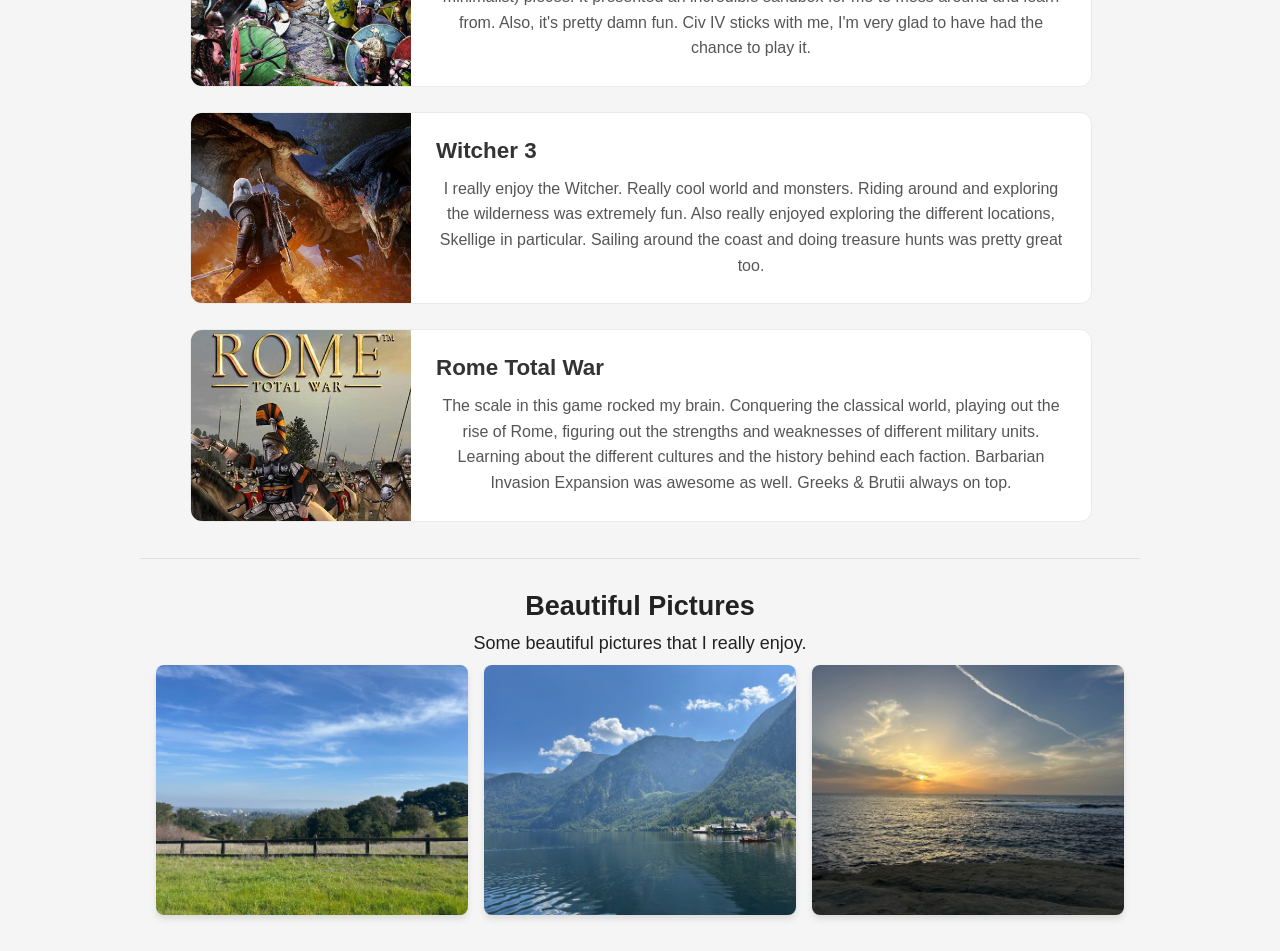
==== commit 6303b727: "Small Tweaks & Text Updates Across Pages" ====
--- a/hobbies.html
+++ b/hobbies.html
@@ -30,10 +30,7 @@
     <section>
         <h2>Backpacking</h2>
         <p>
-            Getting out into nature and walking with friends is pretty peak. Credit to 
-            <a href="https://www.linkedin.com/in/julian-cheng-1037b3216/" target="_blank" rel="noopener noreferrer">Julian</a> and 
-            <a href="https://www.linkedin.com/in/knpham/" target="_blank" rel="noopener noreferrer">Kevin</a> 
-            for most of the pictures.
+            Getting out into nature and walking with friends is pretty peak. Great to be outdoors with good company.
         </p>
         
         <div class="media-gallery" style="margin-bottom: 20px;"> 
@@ -51,7 +48,7 @@
     <section>
         <h2>Surfing & Fishing</h2>
         <p>
-            I enjoy surfin and fishin. The ocean is very nice. I am very thankful to have grown up with and live by the ocean.
+            I enjoy surfing and fishing. The ocean is very nice. I am very thankful to have grown up with and live by it.
         </p>
         
         <div class="media-gallery" style="margin-bottom: 20px;"> 
@@ -66,7 +63,7 @@
     <section>
         <h2>Scuba Diving</h2>
         <p>
-            I like going down underwater and exploring stuff. Also quite fun to go diving with friends. Thanks to <a href="https://kai-sims.github.io/index.html" target="_blank" rel="noopener noreferrer">Kai</a> for the pictures.
+            I like going down underwater and exploring stuff. Also very fun to go diving with friends.
         </p>
         
         <div class="media-gallery" style="margin-bottom: 20px;">
@@ -147,7 +144,7 @@
                         <div class="game-details">
                             <h4>Civilization IV</h4>
                             <p>First game I ever played. I have many fond memories playing it with my Dad, I truly can't exagerrate the role that Civ IV played in inspiring my passion for history at a young age. This game formed some of my earliest and most fundamental interests; metallurgy, negotiation, exploration, flight. 
-                                It presented an incredible sandbox for me to mess around and learn from. Also, it's pretty damn fun. Civ IV sticks with me, I'm very glad to have had the chance to play it.
+                                The music within this game is phenomenal, it has an incredible soundtrack packed with great classical and modern (particularly modern minimalist) pieces. It presented an incredible sandbox for me to mess around and learn from. Also, it's pretty damn fun. Civ IV sticks with me, I'm very glad to have had the chance to play it.
                                  
                             </p>
                         </div>
@@ -184,9 +181,7 @@
         <div class="pictures-header">
             <h2>Beautiful Pictures</h2>
             <p>
-            Some pictures that I enjoy. Credit to 
-            <a href="https://www.linkedin.com/in/brianna-schultz-1a215330a/" target="_blank" rel="noopener noreferrer">Brianna</a> 
-            for the sunset.
+            Some beautiful pictures that I really enjoy.
         </p>
         <div class="media-gallery" style="margin-bottom: 20px;">
             <img src="media/beautiful-pic-1.jpg" alt="Beautiful Picture 1" class="lightbox-trigger">
--- a/style.css
+++ b/style.css
@@ -351,6 +351,30 @@
     margin-bottom: 20px;
     border-radius: 4px;
     box-shadow: 0 2px 5px rgba(0,0,0,0.05);
+
+    /* New Flexbox properties */
+    display: flex;
+    align-items: center; /* Aligns the image to the top of the container */
+    gap: 25px; /* Creates the gap between the text and the image */
+}
+
+/* Ensure the text side takes up the remaining available space */
+.log-content {
+    flex: 1; 
+}
+
+/* Give the image container a fixed width */
+.log-image {
+    flex: 0 0 250px; /* Adjust the 250px to make the image box wider or narrower */
+}
+
+/* Style the image so it fits nicely inside its container */
+.log-image img {
+    width: 100%;
+    height: auto;
+    border-radius: 4px; /* Matches your existing border-radius theme */
+    border: 1px solid #eee; /* Optional: adds a subtle border to the image */
+    object-fit: cover;
 }
 
 .study-log .date {
@@ -358,6 +382,15 @@
     color: #777;
     text-transform: uppercase;
     letter-spacing: 1px;
+}
+
+.log-image.book-cover {
+    flex: 0 0 140px; /* Makes the image column narrower for books */
+}
+
+.log-image.book-cover img {
+    aspect-ratio: 2 / 3; /* Forces a standard book cover shape */
+    object-fit: cover;
 }
 
 /* The Fixed Scroll Window */
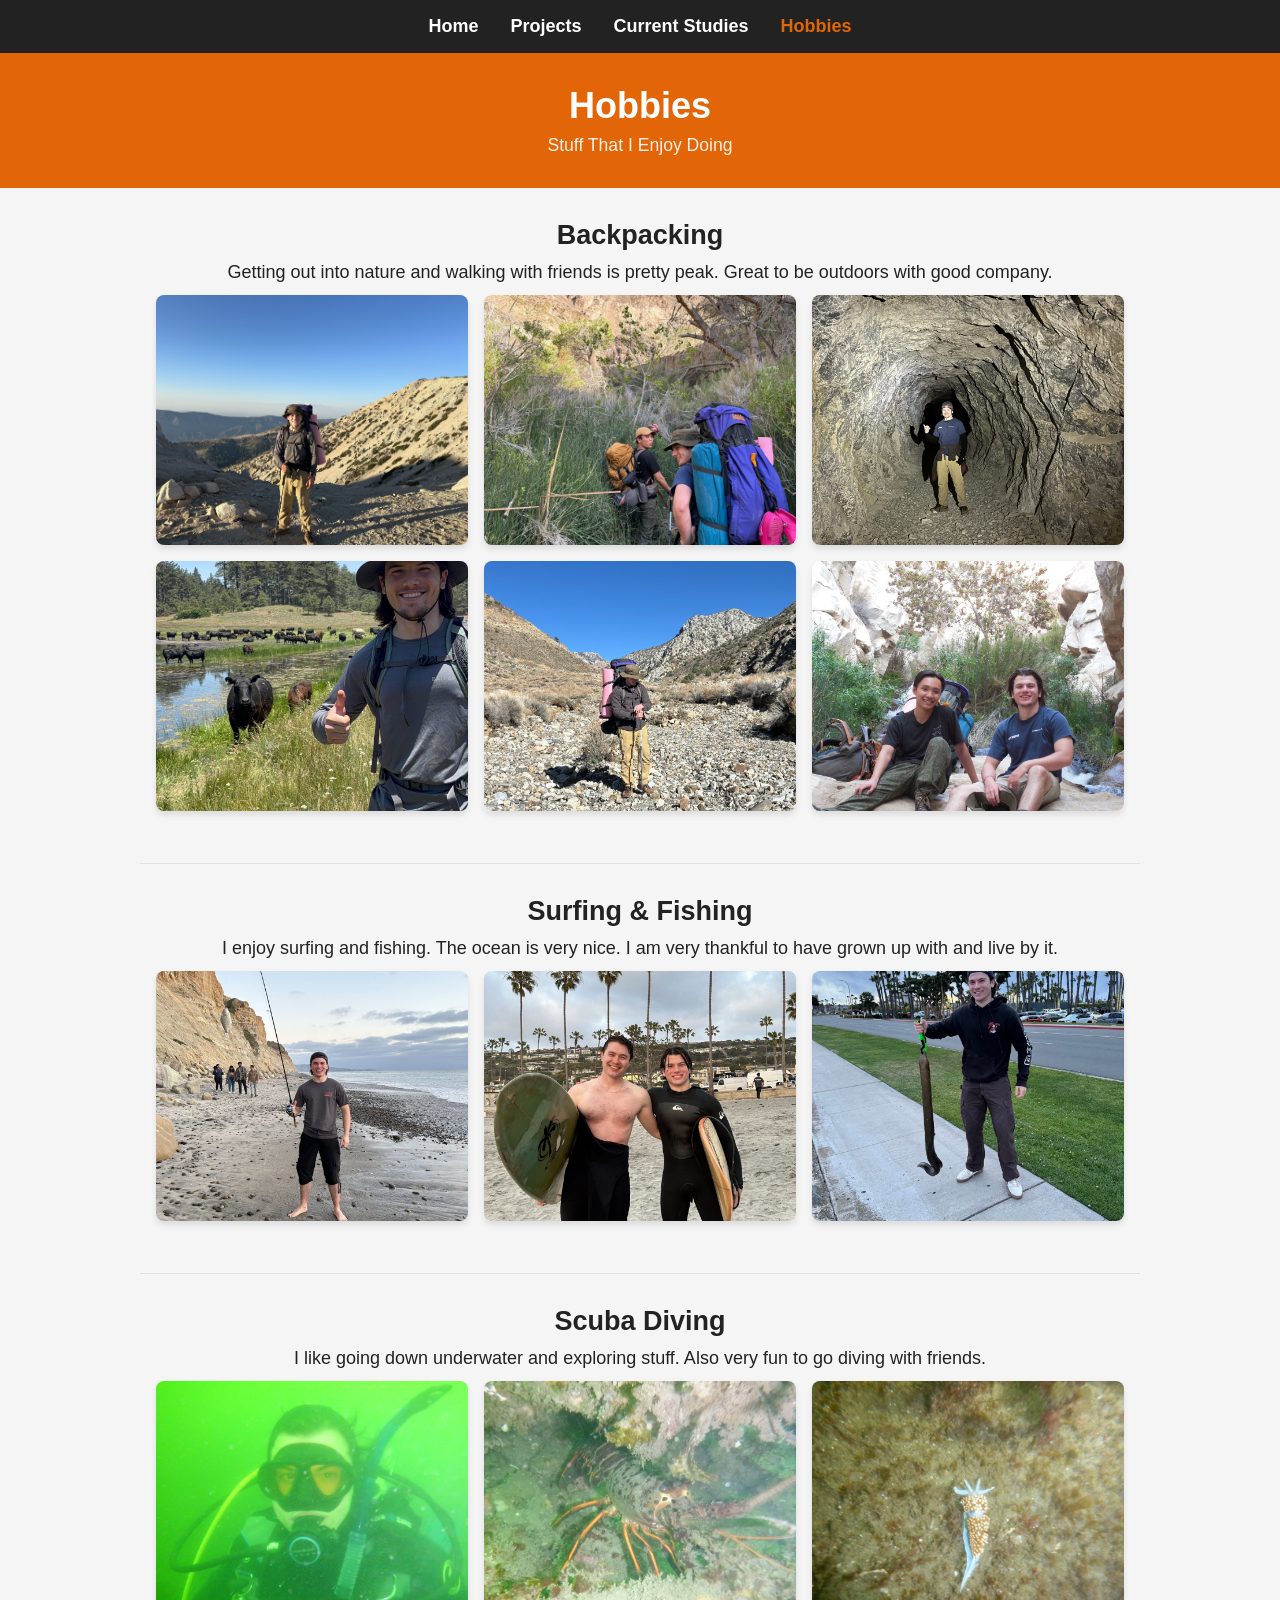
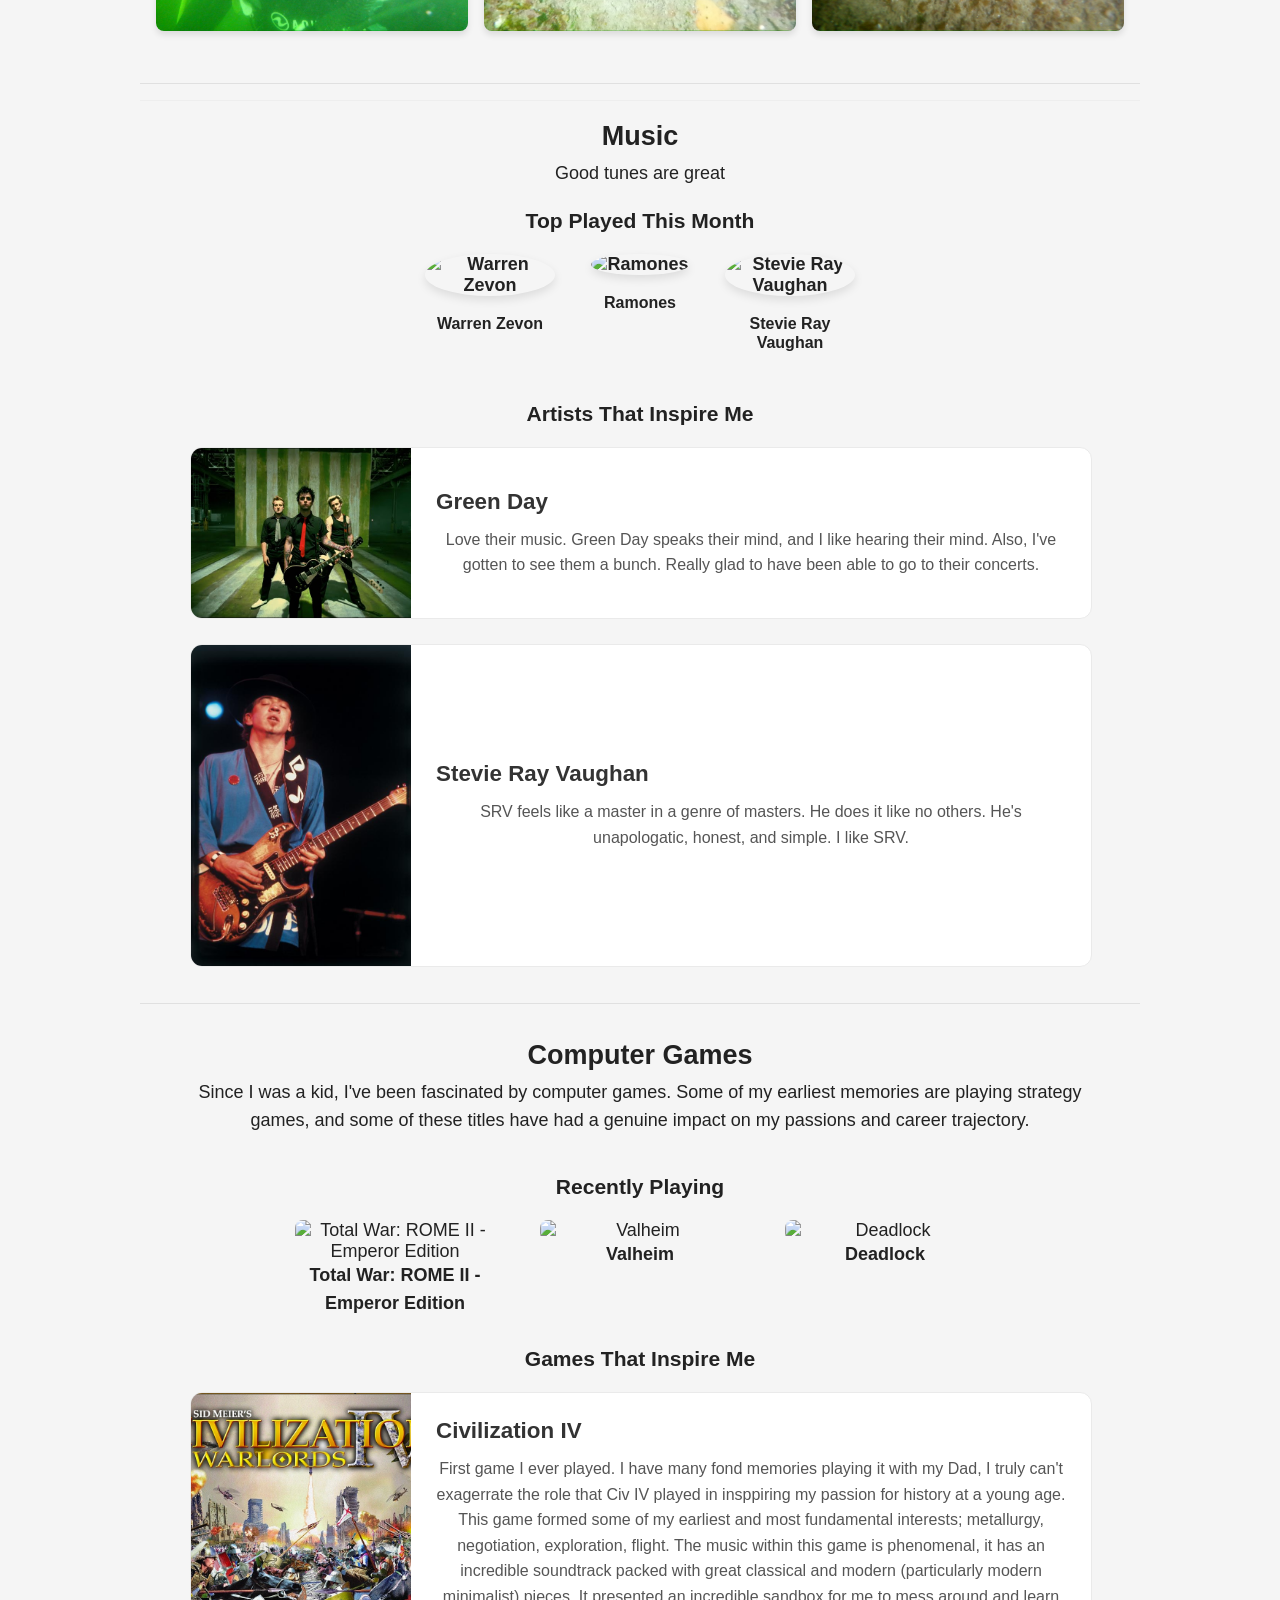
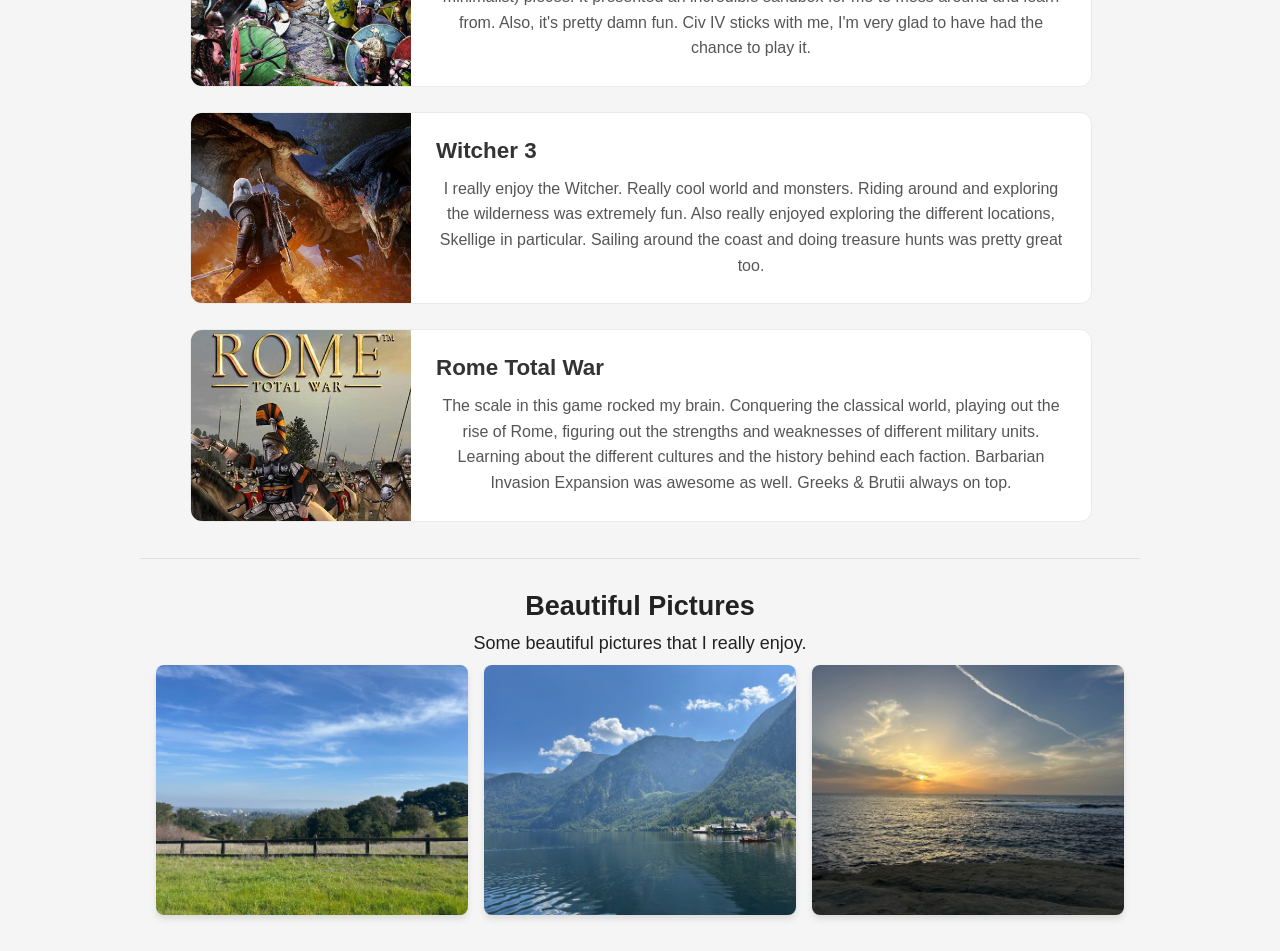
==== commit ce333fbb: "Published Page" ====
--- a/hobbies.html
+++ b/hobbies.html
@@ -143,7 +143,7 @@
                         </div>
                         <div class="game-details">
                             <h4>Civilization IV</h4>
-                            <p>First game I ever played. I have many fond memories playing it with my Dad, I truly can't exagerrate the role that Civ IV played in inspiring my passion for history at a young age. This game formed some of my earliest and most fundamental interests; metallurgy, negotiation, exploration, flight. 
+                            <p>First game I ever played. I have many fond memories playing it with my Dad, I truly can't exagerrate the role that Civ IV played in insppiring my passion for history at a young age. This game formed some of my earliest and most fundamental interests; metallurgy, negotiation, exploration, flight. 
                                 The music within this game is phenomenal, it has an incredible soundtrack packed with great classical and modern (particularly modern minimalist) pieces. It presented an incredible sandbox for me to mess around and learn from. Also, it's pretty damn fun. Civ IV sticks with me, I'm very glad to have had the chance to play it.
                                  
                             </p>
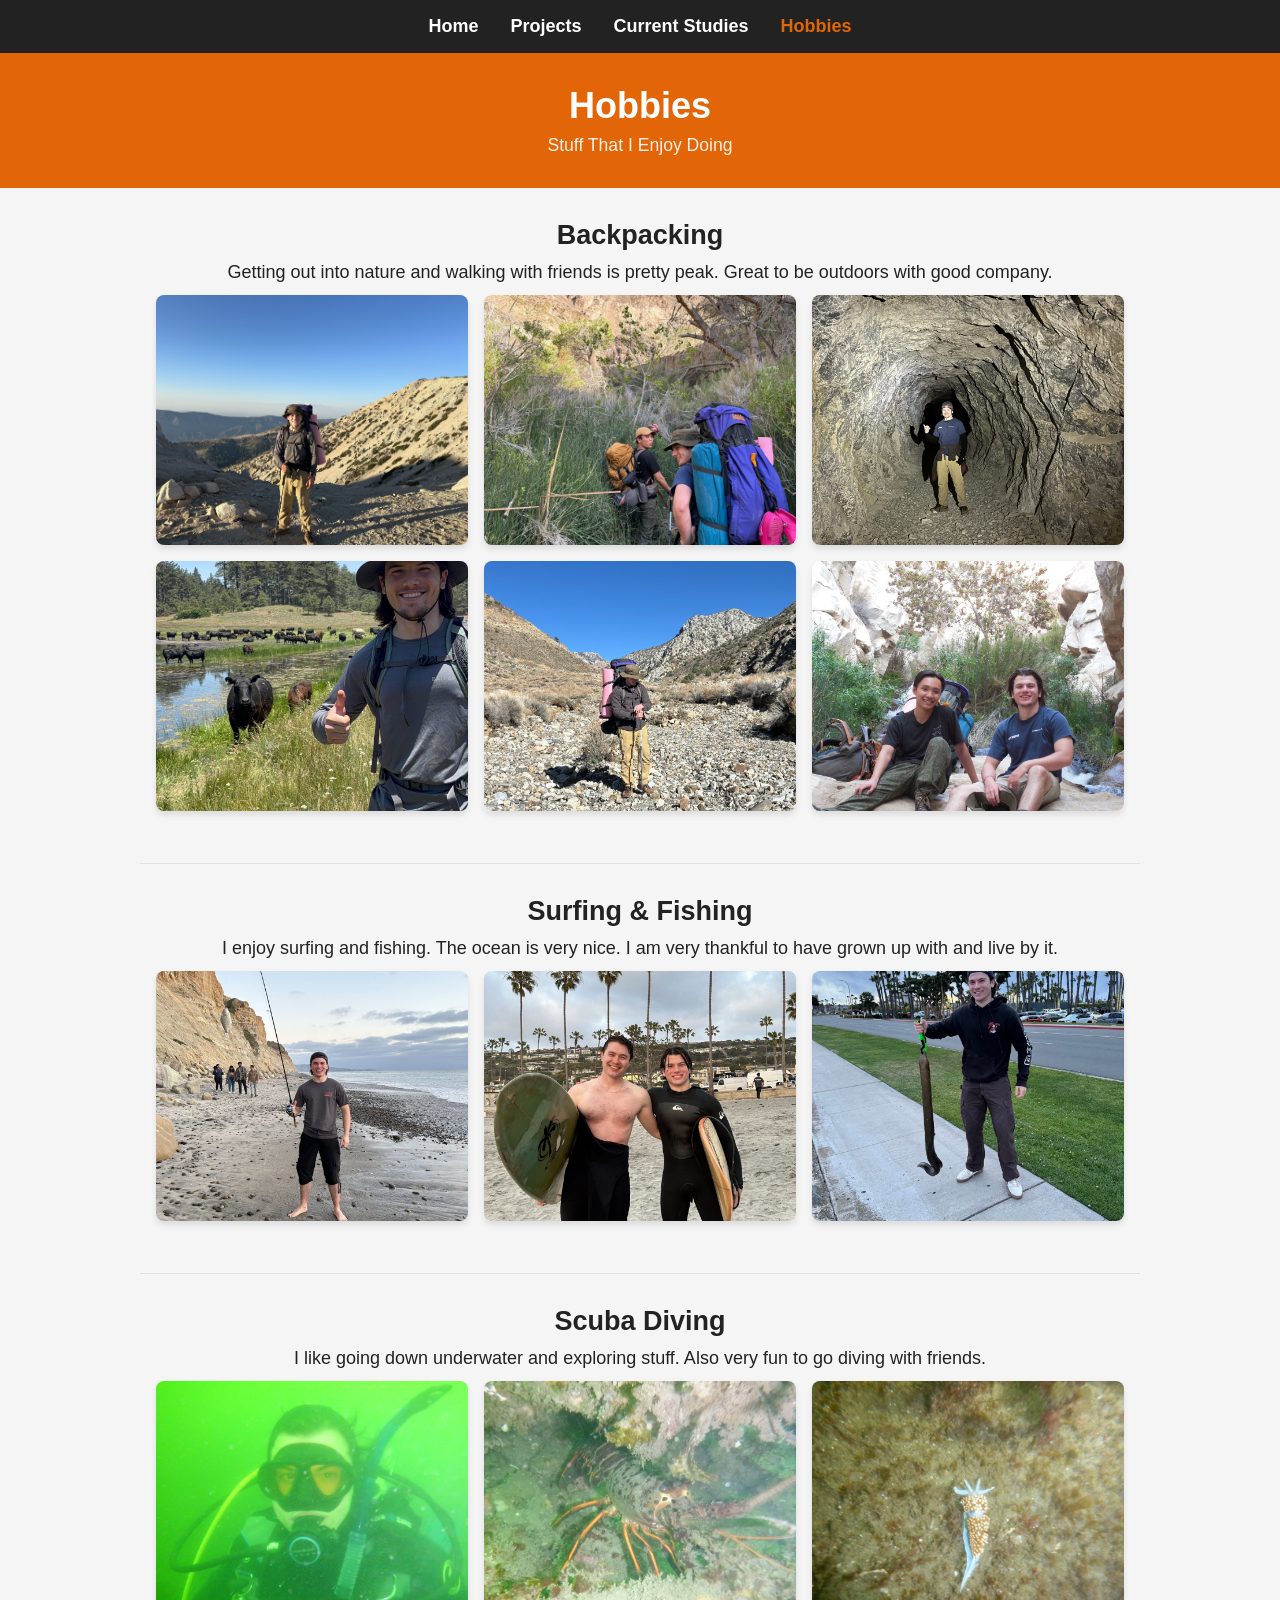
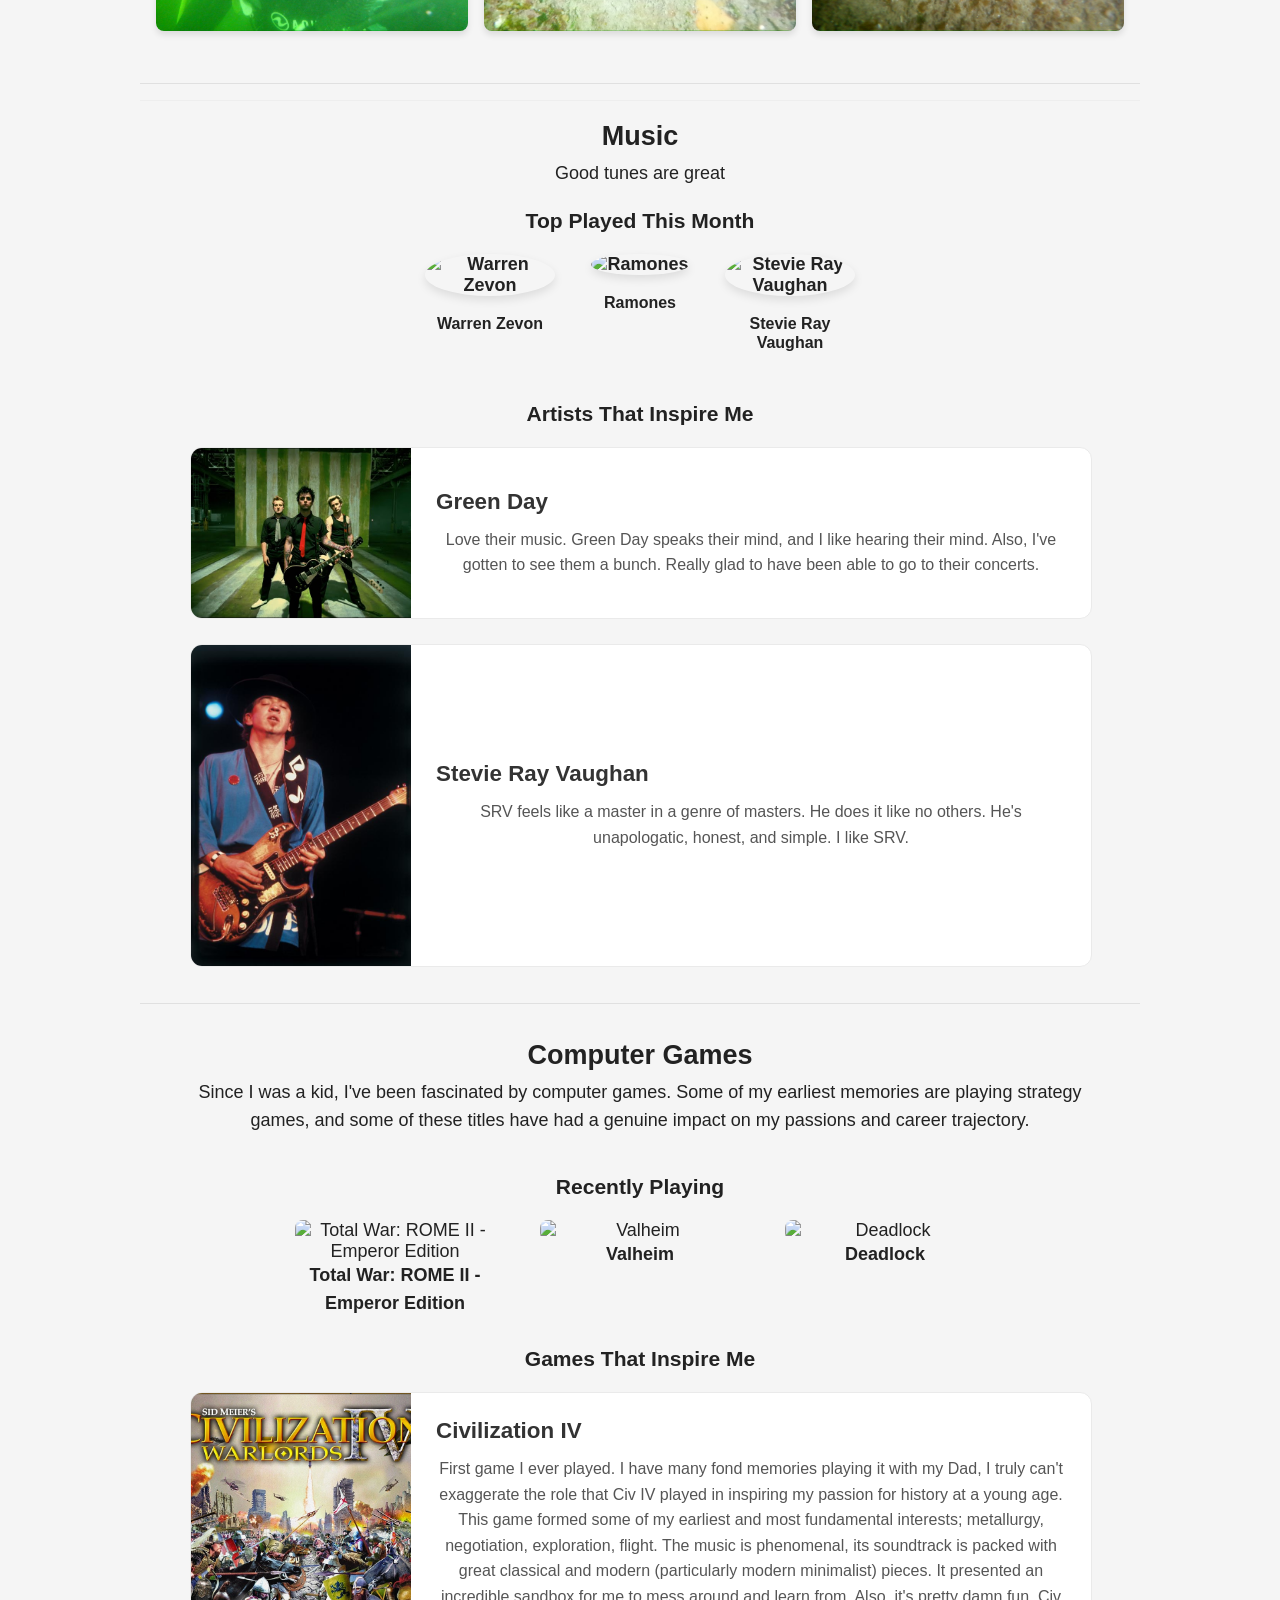
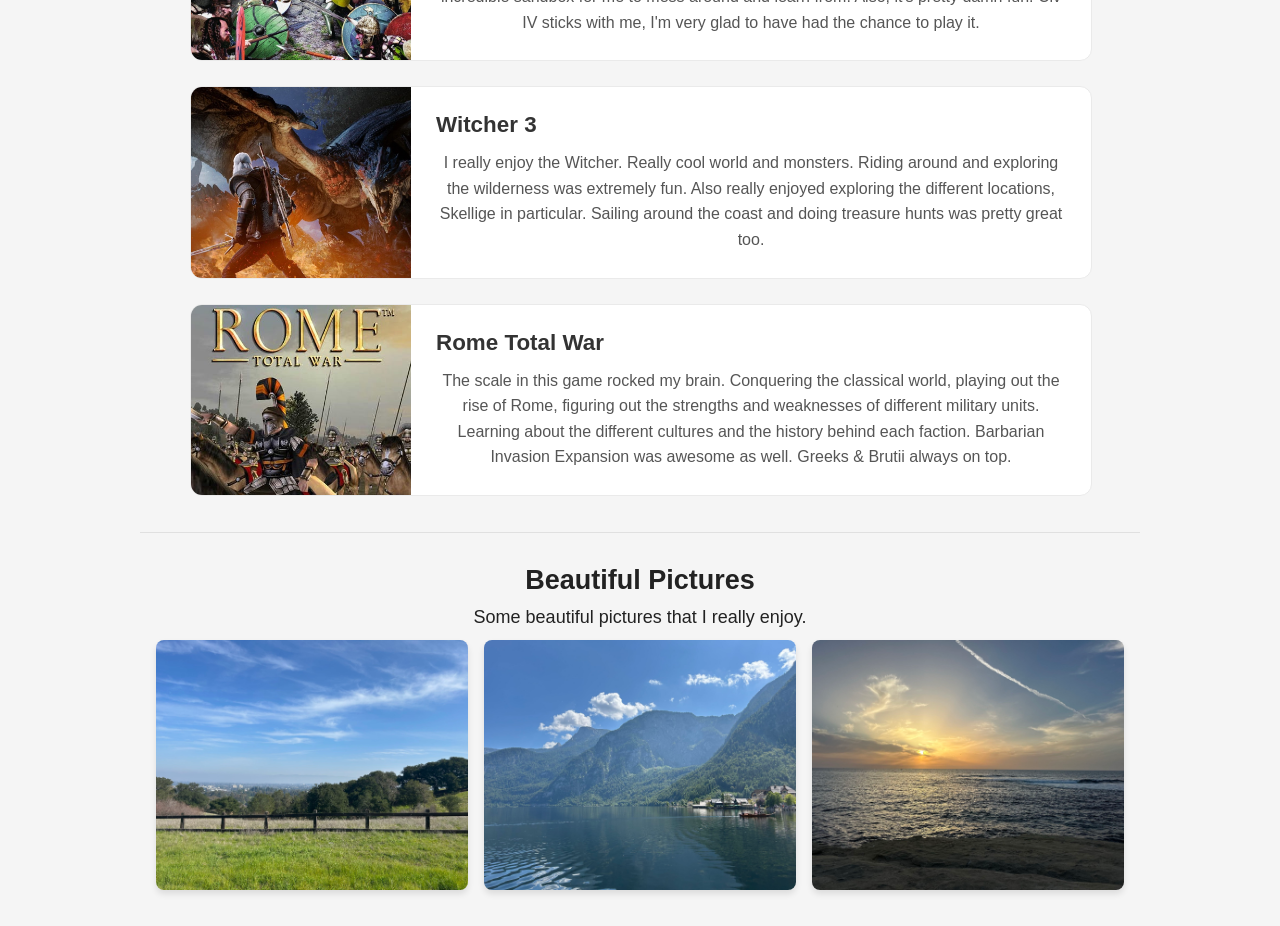
==== commit 871b44ca: "Hobbies Page Edits" ====
--- a/hobbies.html
+++ b/hobbies.html
@@ -143,8 +143,8 @@
                         </div>
                         <div class="game-details">
                             <h4>Civilization IV</h4>
-                            <p>First game I ever played. I have many fond memories playing it with my Dad, I truly can't exagerrate the role that Civ IV played in insppiring my passion for history at a young age. This game formed some of my earliest and most fundamental interests; metallurgy, negotiation, exploration, flight. 
-                                The music within this game is phenomenal, it has an incredible soundtrack packed with great classical and modern (particularly modern minimalist) pieces. It presented an incredible sandbox for me to mess around and learn from. Also, it's pretty damn fun. Civ IV sticks with me, I'm very glad to have had the chance to play it.
+                            <p>First game I ever played. I have many fond memories playing it with my Dad, I truly can't exaggerate the role that Civ IV played in inspiring my passion for history at a young age. This game formed some of my earliest and most fundamental interests; metallurgy, negotiation, exploration, flight. 
+                                The music is phenomenal, its soundtrack is packed with great classical and modern (particularly modern minimalist) pieces. It presented an incredible sandbox for me to mess around and learn from. Also, it's pretty damn fun. Civ IV sticks with me, I'm very glad to have had the chance to play it.
                                  
                             </p>
                         </div>
